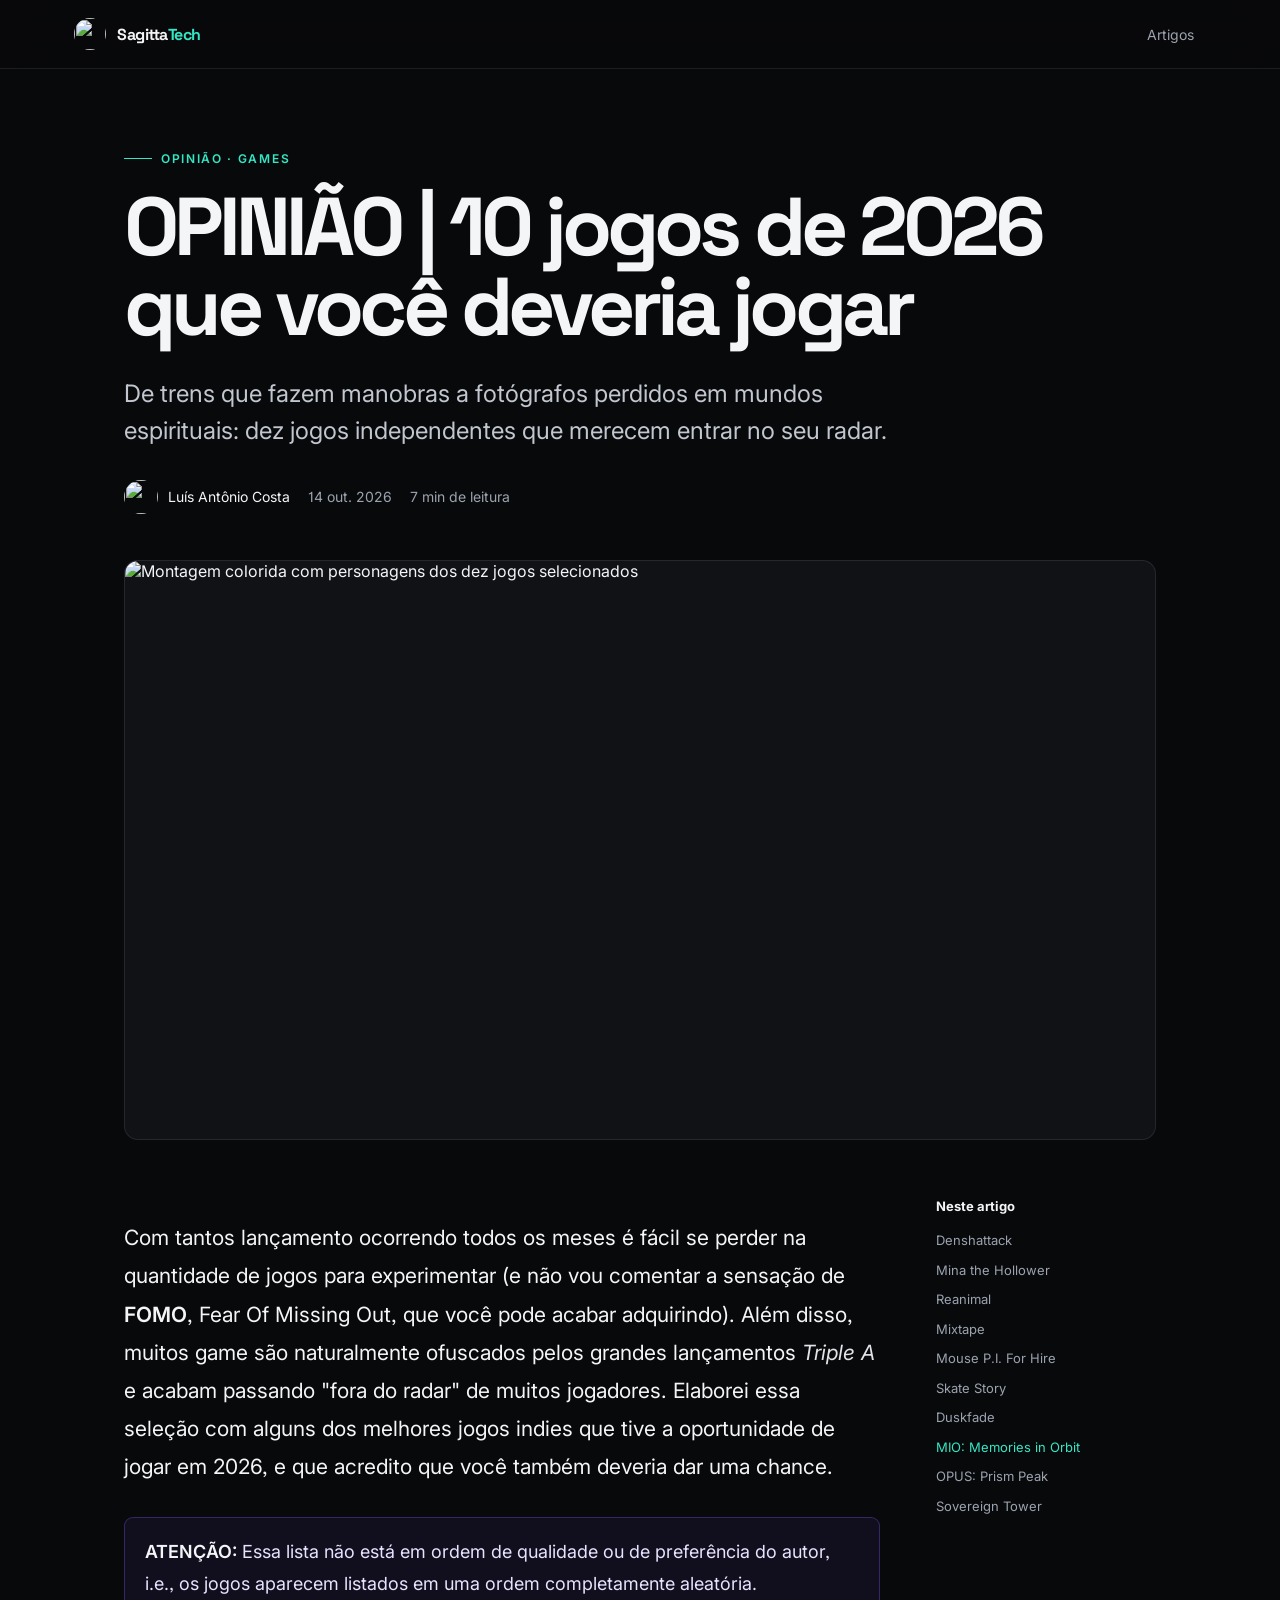
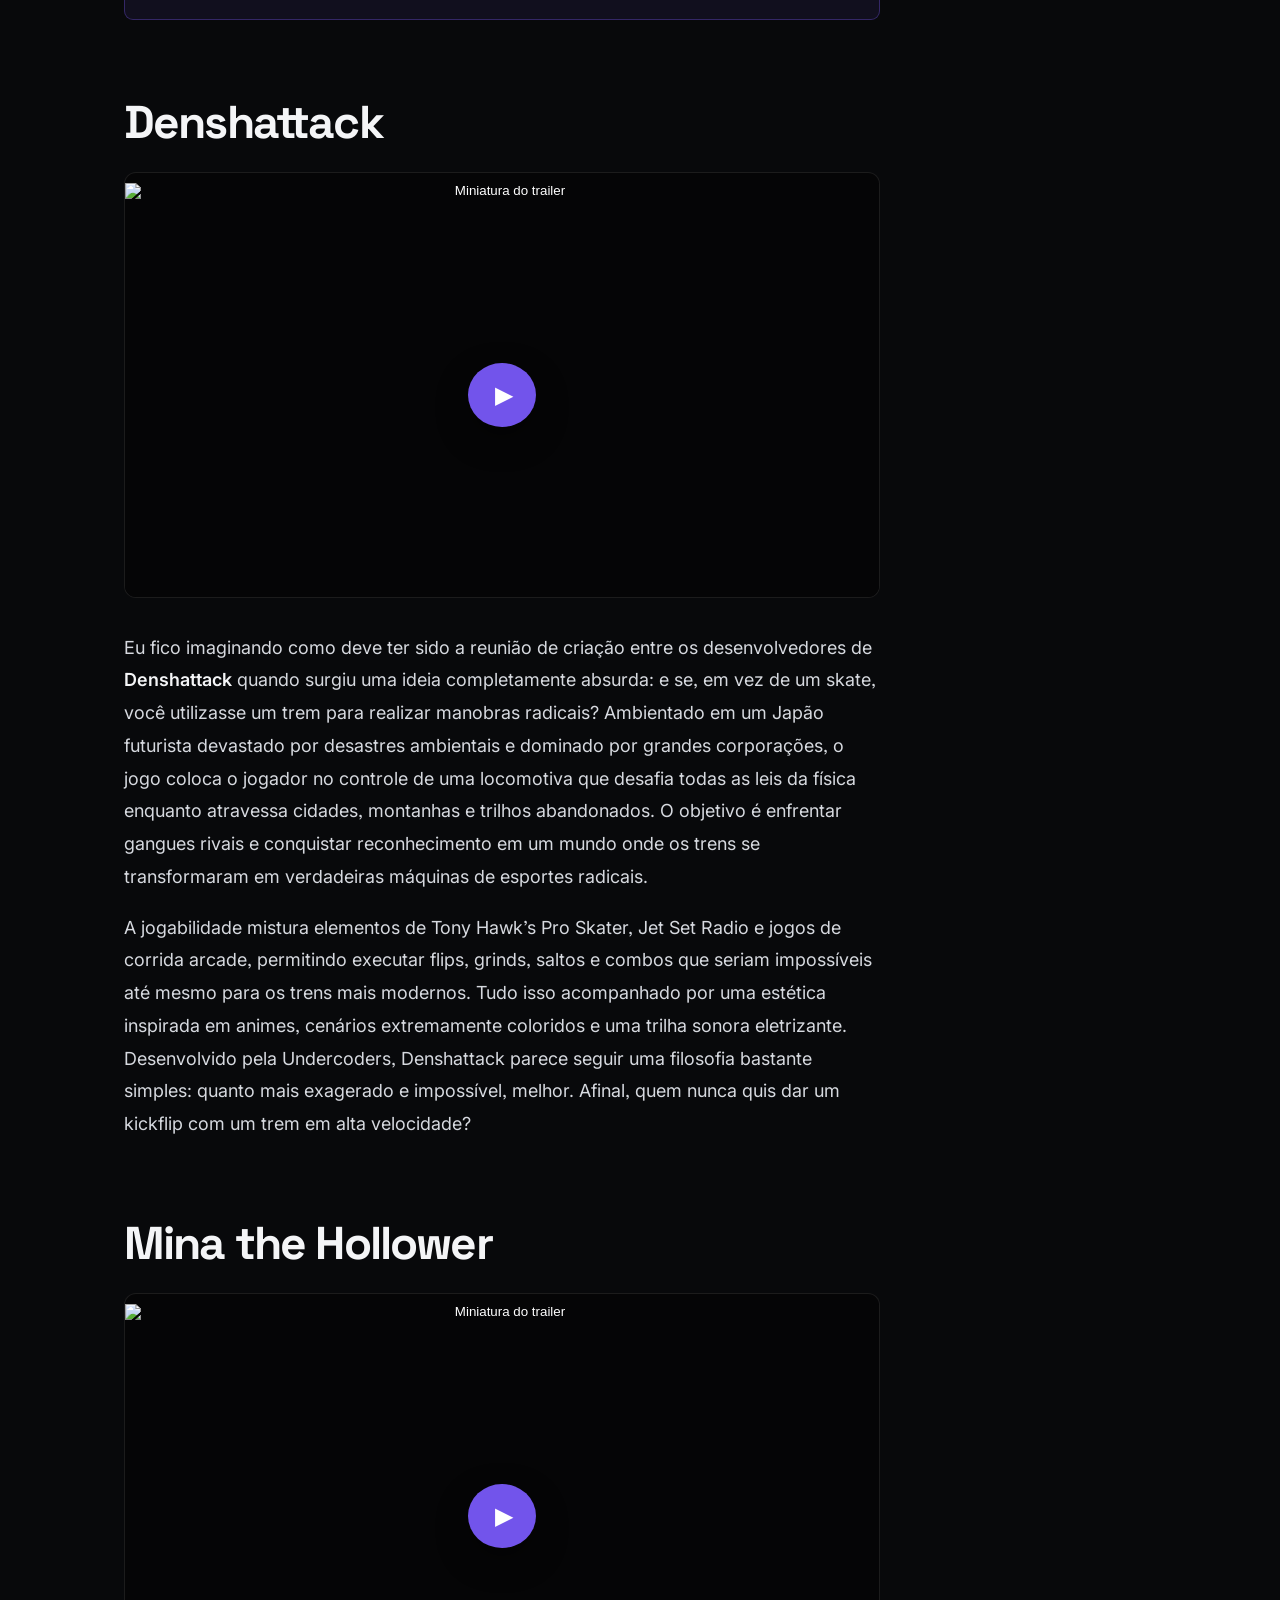
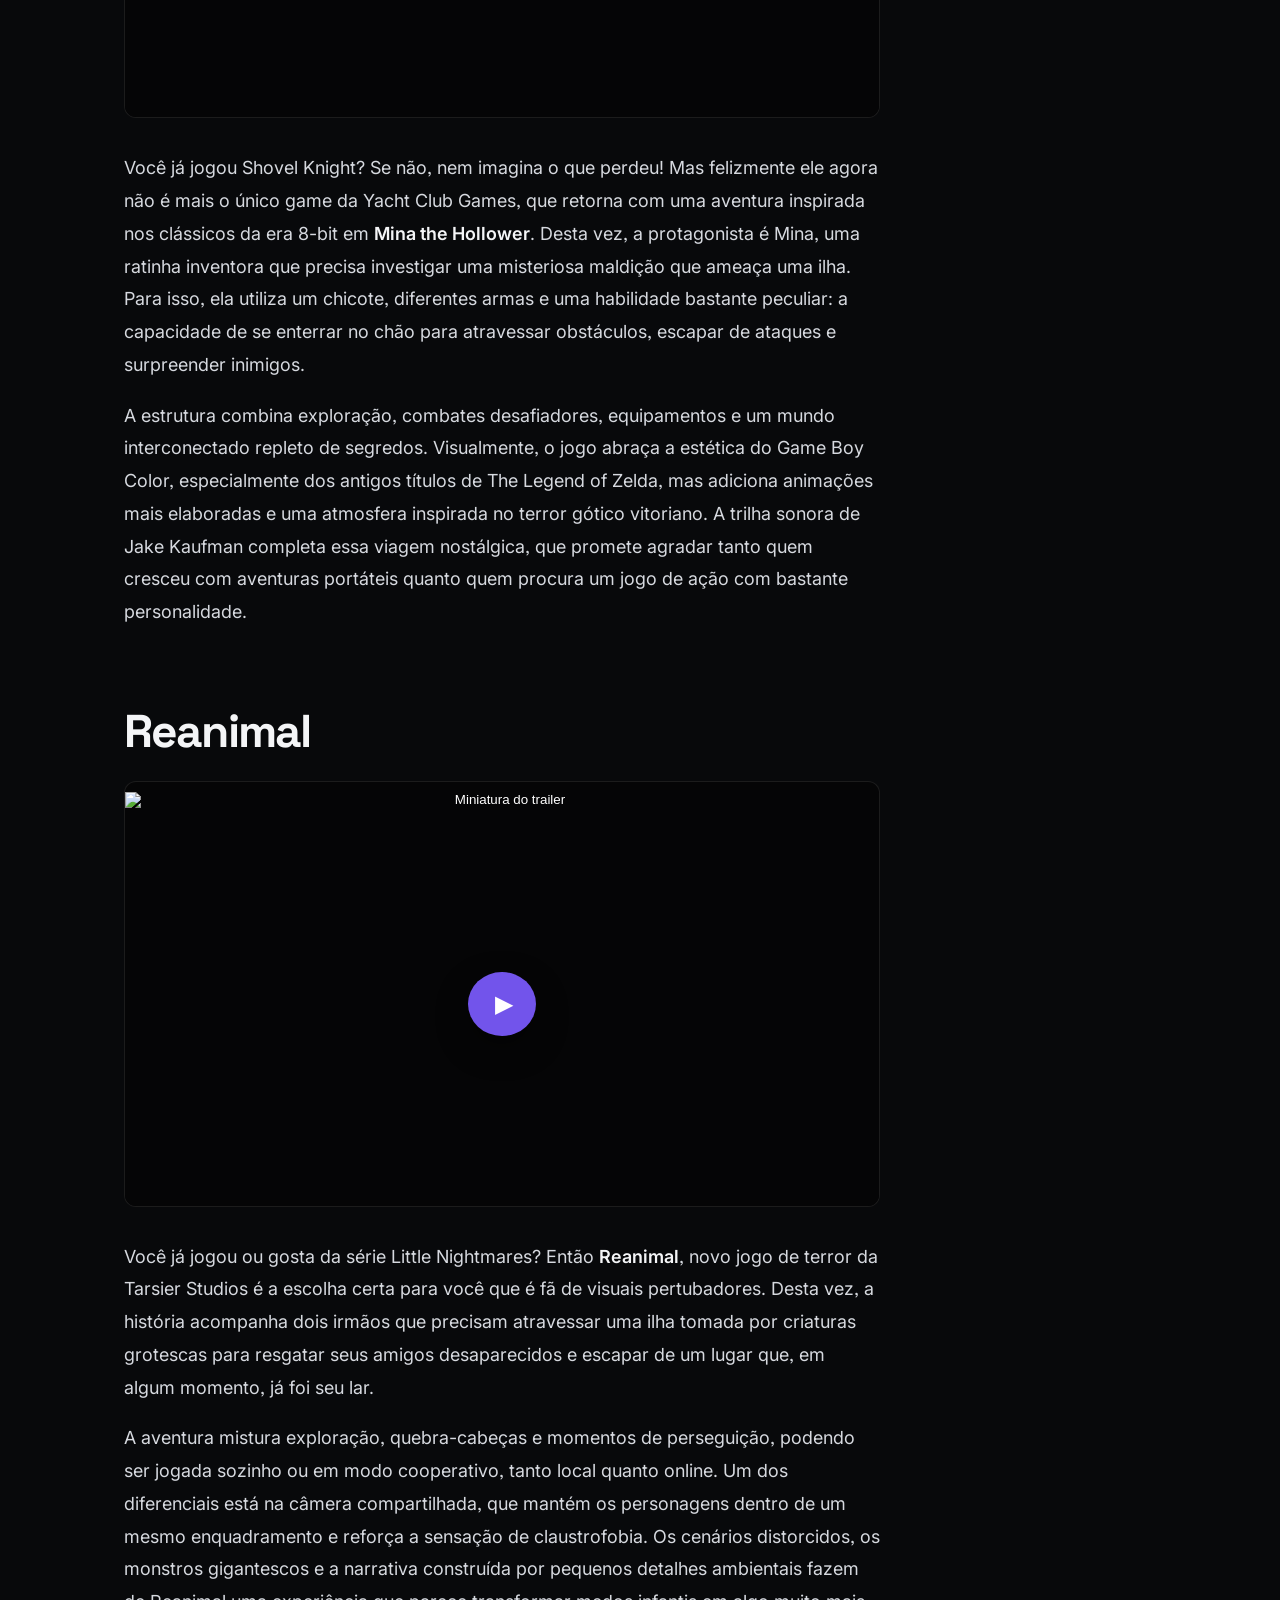
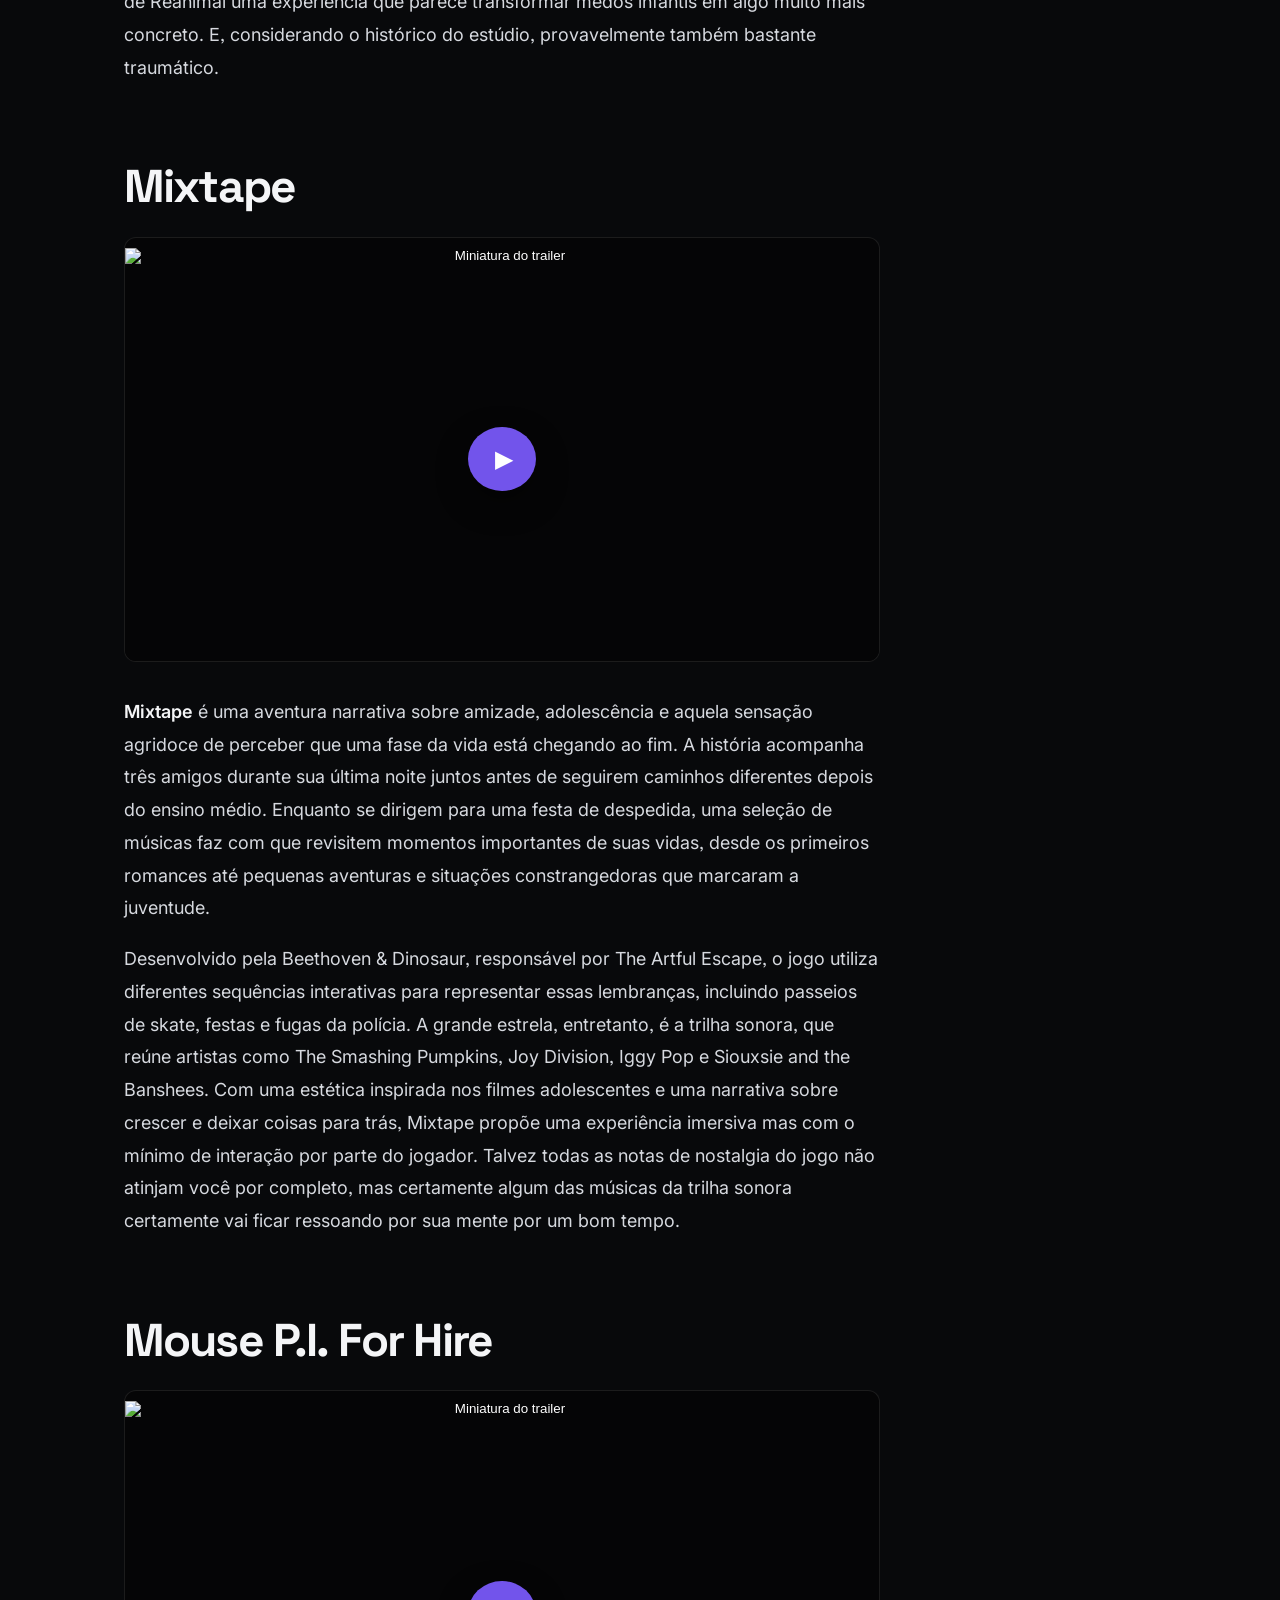
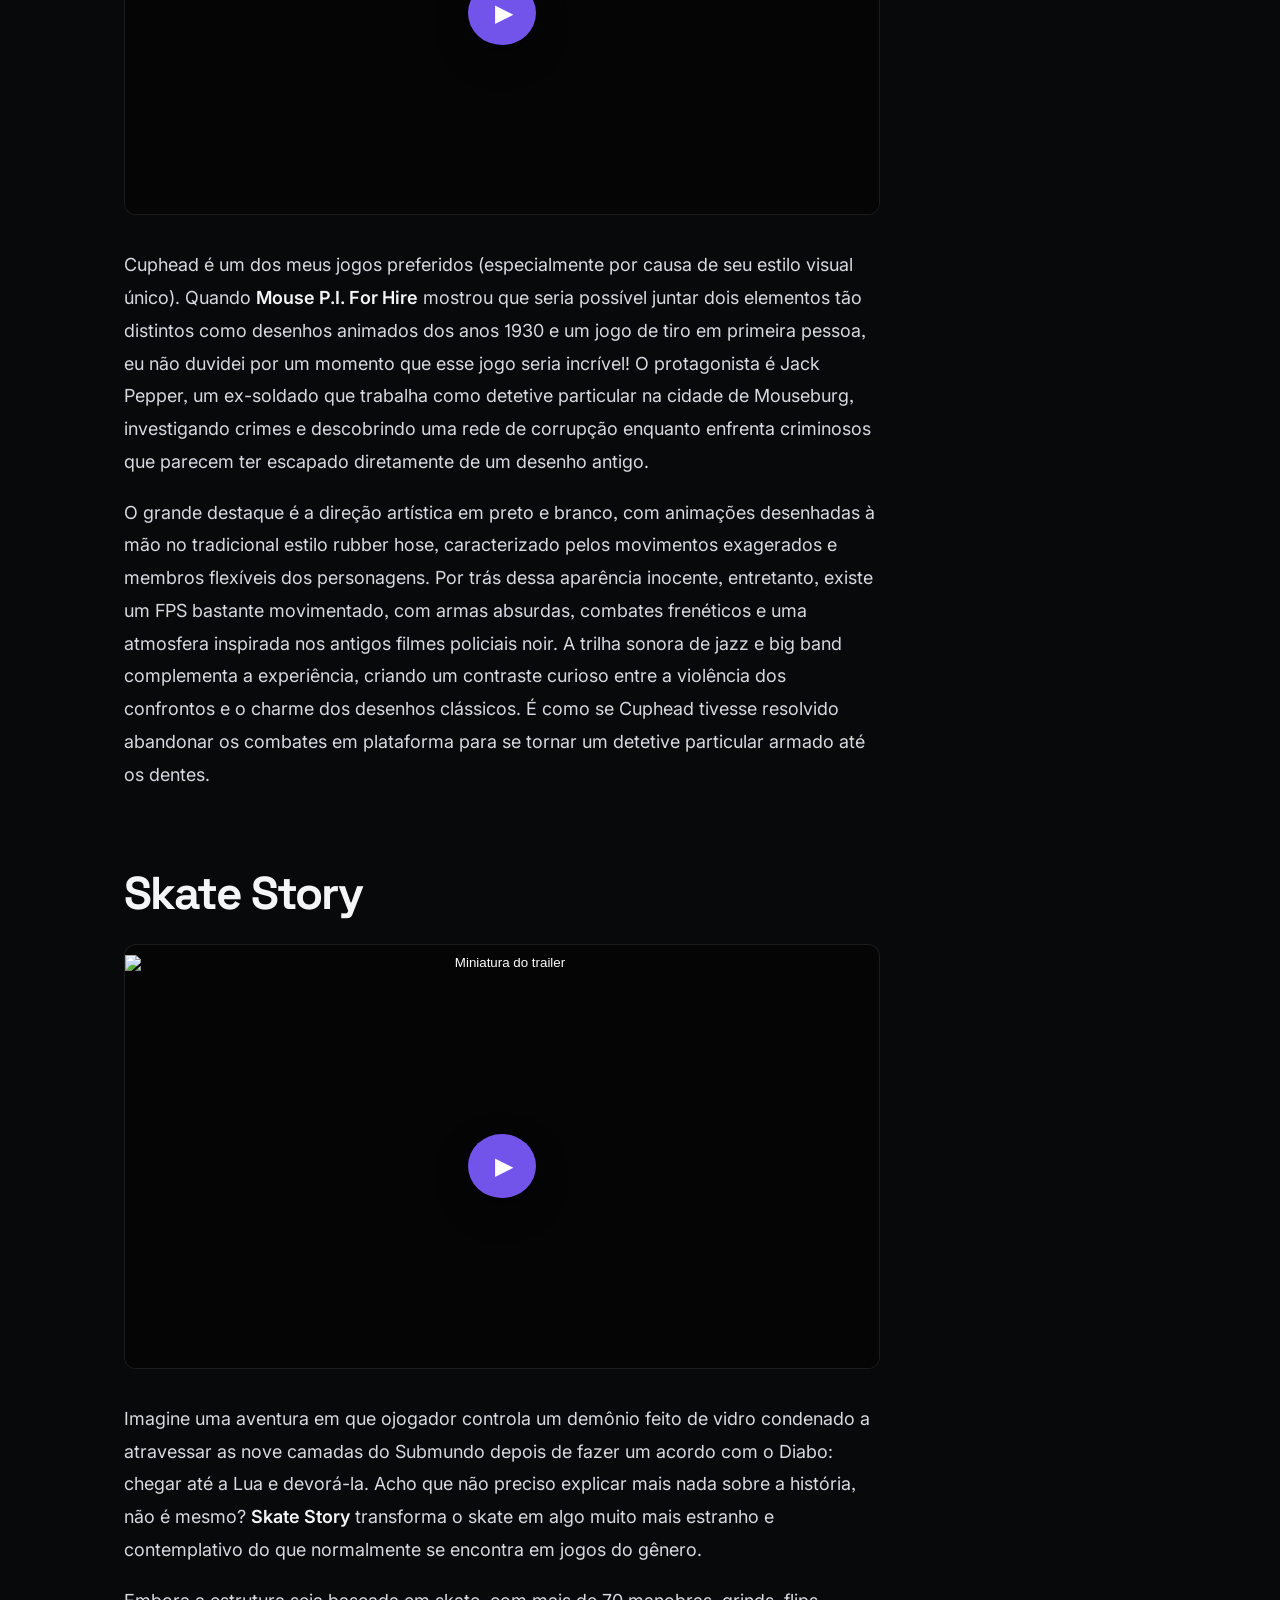
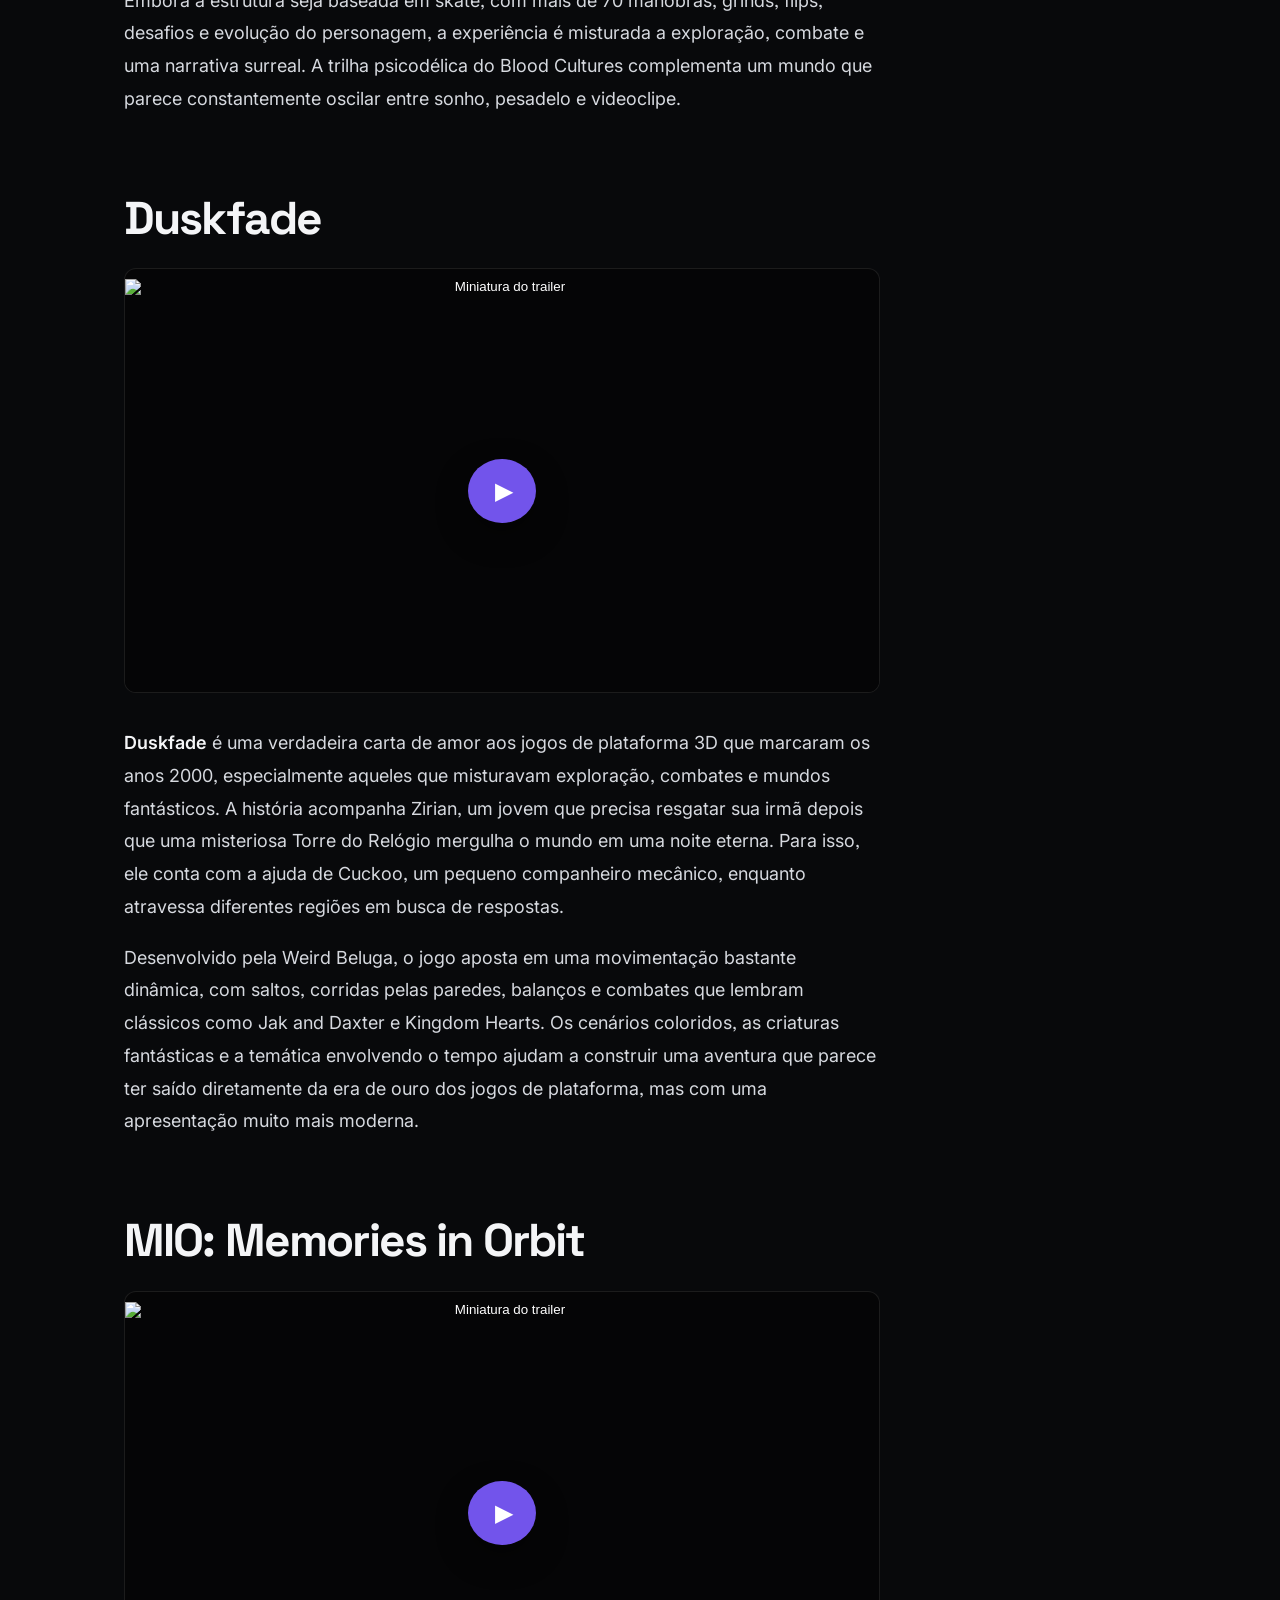
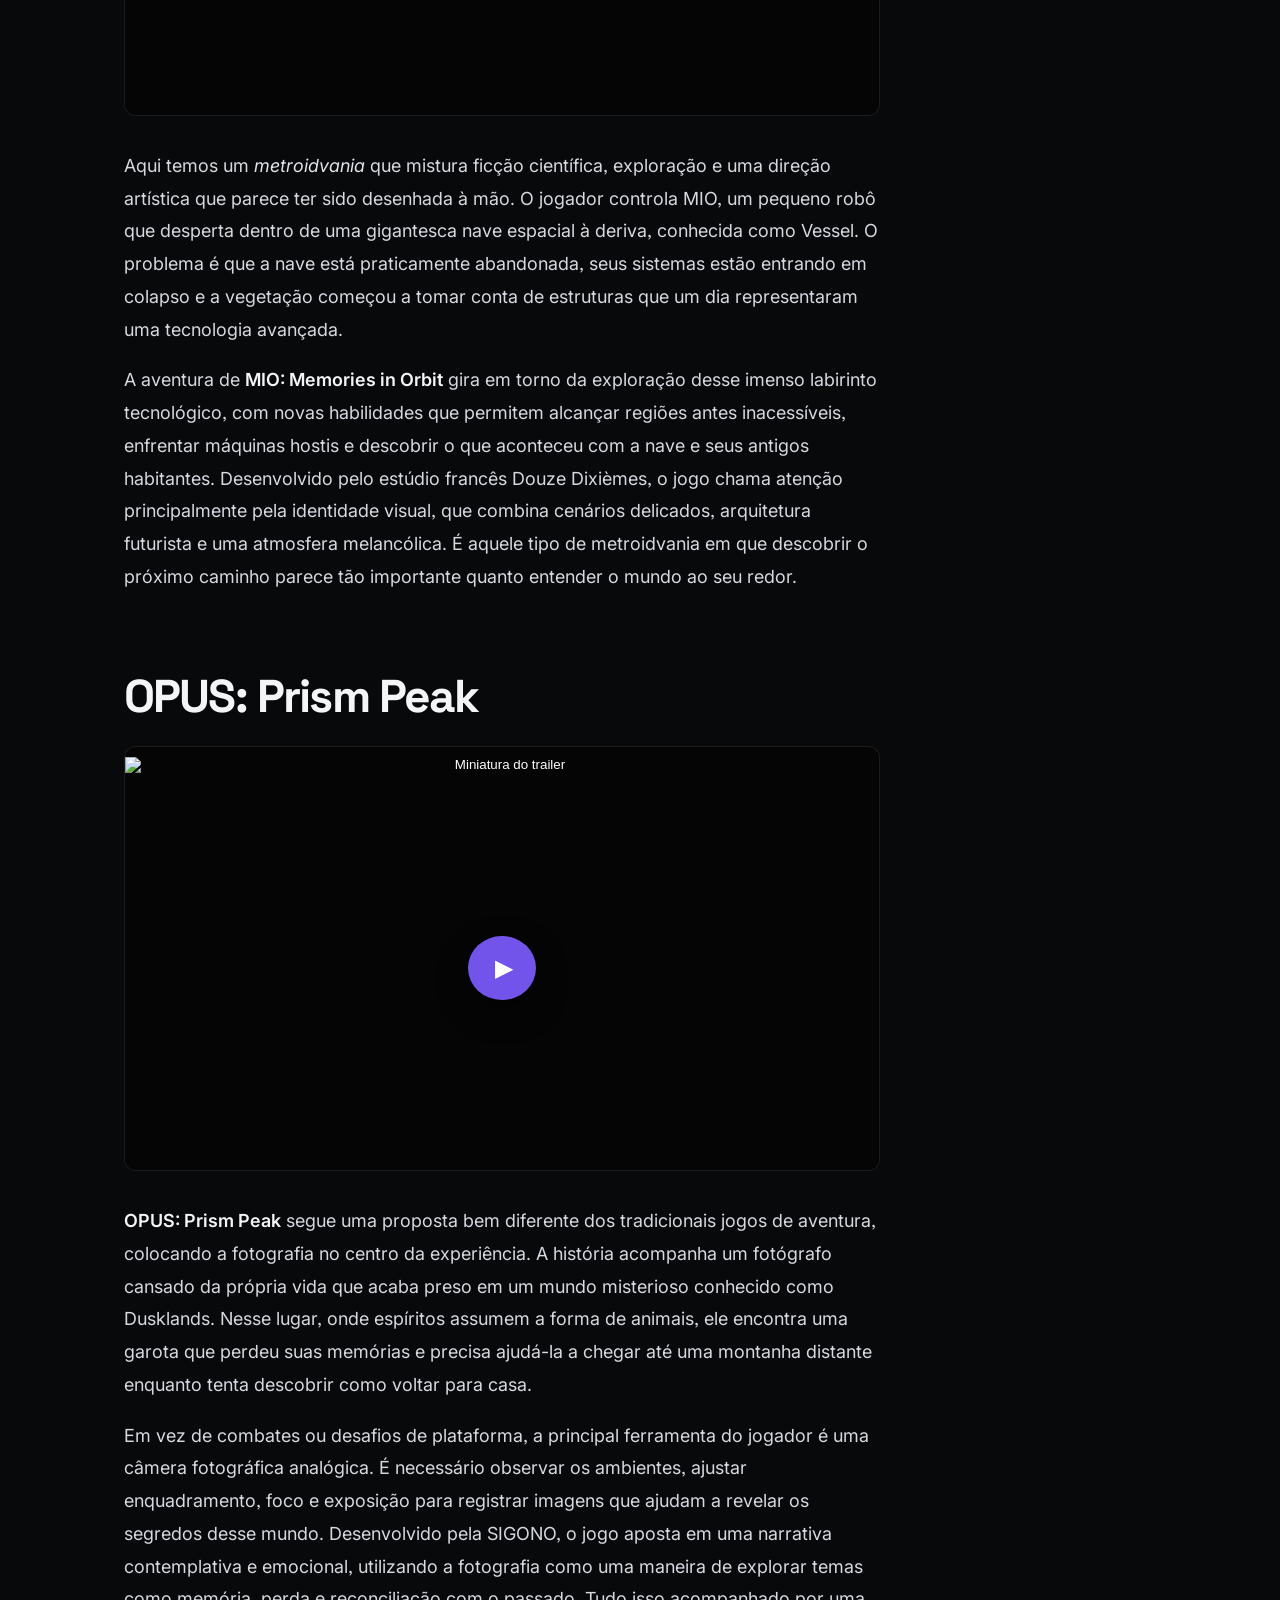
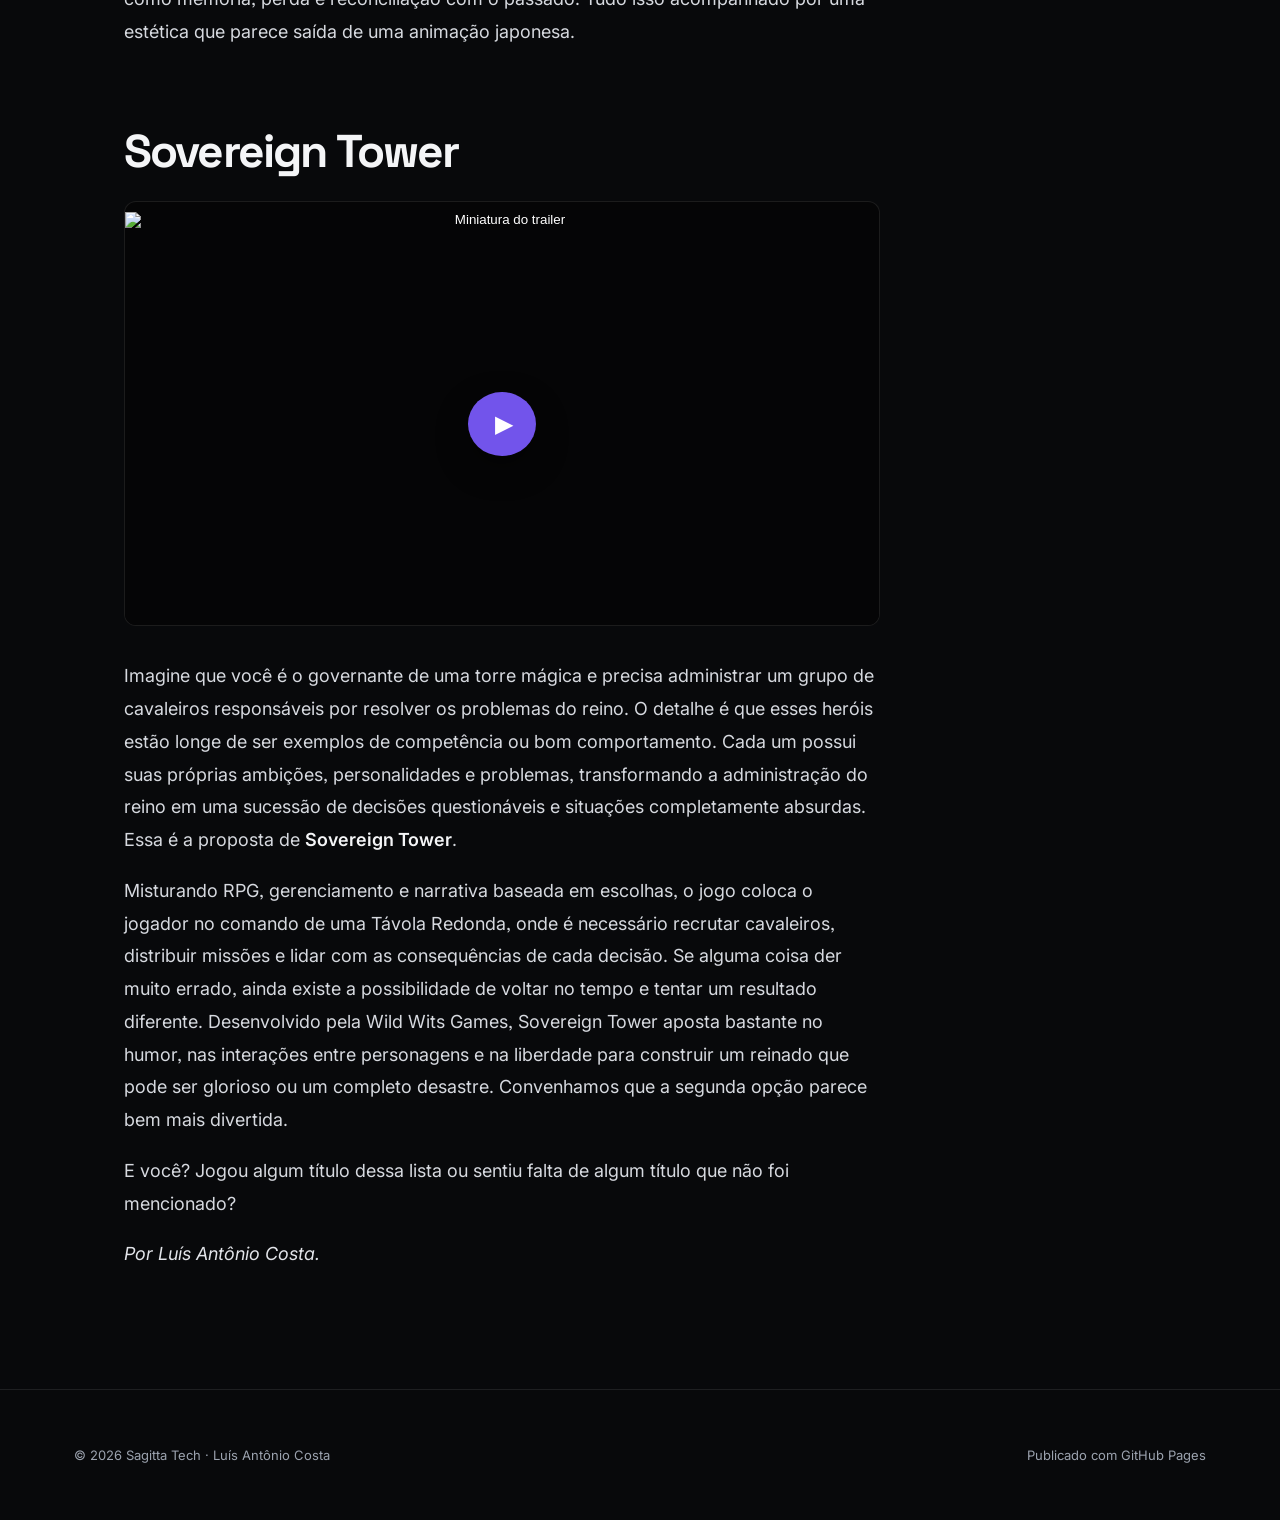
==== articles/10-jogos-2026.html @ 4bc0ff20 "Add files via upload" ====
<!doctype html>
<html lang="pt-BR">
<head>
  <meta charset="utf-8">
  <meta name="viewport" content="width=device-width, initial-scale=1">
  <meta name="theme-color" content="#08090b">
  <meta name="description" content="De trens que fazem manobras a fotógrafos perdidos em mundos espirituais: dez jogos independentes que merecem entrar no seu radar.">
  <meta property="og:title" content="OPINIÃO | 10 jogos de 2026 que você deveria jogar">
  <meta property="og:description" content="De trens que fazem manobras a fotógrafos perdidos em mundos espirituais: dez jogos independentes que merecem entrar no seu radar.">
  <meta property="og:type" content="article">
  <meta property="og:image" content="../assets/images/10-jogos-2026-cover.png">
  <title>OPINIÃO | 10 jogos de 2026 que você deveria jogar · Sagitta Tech</title>
  <link rel="icon" href="../assets/images/sagitta-tech.png">
  <link rel="stylesheet" href="../assets/style.css">
</head>
<body>
<a class="skip-link" href="#conteudo">Pular para o conteúdo</a>
<header class="site-header">
  <nav class="nav" aria-label="Principal">
    <a class="brand" href="../index.html"><img src="../assets/images/sagitta-tech.png" alt=""><span>Sagitta<span class="brand-mark">Tech</span></span></a>
    <div class="nav-links"><a href="../index.html#artigos">Artigos</a></div>
  </nav>
</header>
<main id="conteudo" class="article-shell">
  <header class="article-header">
    <span class="eyebrow">Opinião · Games</span>
    <h1>OPINIÃO | 10 jogos de 2026 que você deveria jogar</h1>
    <p class="dek">De trens que fazem manobras a fotógrafos perdidos em mundos espirituais: dez jogos independentes que merecem entrar no seu radar.</p>
    <div class="meta"><span class="author"><img src="../assets/images/sagitta-tech.png" alt="">Luís Antônio Costa</span><span>14 out. 2026</span><span>7 min de leitura</span></div>
  </header>
  <img class="cover" src="../assets/images/10-jogos-2026-cover.png" alt="Montagem colorida com personagens dos dez jogos selecionados">
  <div class="article-layout">
    <article class="prose"><p>Com tantos lançamento ocorrendo todos os meses é fácil se perder na quantidade de jogos para experimentar (e não vou comentar a sensação de <strong>FOMO</strong>, Fear Of Missing Out, que você pode acabar adquirindo). Além disso, muitos game são naturalmente ofuscados pelos grandes lançamentos <em>Triple A</em> e acabam passando &quot;fora do radar&quot; de muitos jogadores. Elaborei essa seleção com alguns dos melhores jogos indies que tive a oportunidade de jogar em 2026, e que acredito que você também deveria dar uma chance.</p>
<p class="notice"><strong>ATENÇÃO:</strong> Essa lista não está em ordem de qualidade ou de preferência do autor, i.e., os jogos aparecem listados em uma ordem completamente aleatória.</p>
<h2 id="denshattack">Denshattack</h2>
<div class="video"><button type="button" data-video="fGwCOW0czNw" aria-label="Reproduzir trailer no YouTube"><img loading="lazy" src="https://i.ytimg.com/vi/fGwCOW0czNw/hqdefault.jpg" alt="Miniatura do trailer"></button></div>
<p>Eu fico imaginando como deve ter sido a reunião de criação entre os desenvolvedores de <strong>Denshattack</strong> quando surgiu uma ideia completamente absurda: e se, em vez de um skate, você utilizasse um trem para realizar manobras radicais? Ambientado em um Japão futurista devastado por desastres ambientais e dominado por grandes corporações, o jogo coloca o jogador no controle de uma locomotiva que desafia todas as leis da física enquanto atravessa cidades, montanhas e trilhos abandonados. O objetivo é enfrentar gangues rivais e conquistar reconhecimento em um mundo onde os trens se transformaram em verdadeiras máquinas de esportes radicais.</p>
<p>A jogabilidade mistura elementos de Tony Hawk’s Pro Skater, Jet Set Radio e jogos de corrida arcade, permitindo executar flips, grinds, saltos e combos que seriam impossíveis até mesmo para os trens mais modernos. Tudo isso acompanhado por uma estética inspirada em animes, cenários extremamente coloridos e uma trilha sonora eletrizante. Desenvolvido pela Undercoders, Denshattack parece seguir uma filosofia bastante simples: quanto mais exagerado e impossível, melhor. Afinal, quem nunca quis dar um kickflip com um trem em alta velocidade?</p>
<h2 id="mina-the-hollower">Mina the Hollower</h2>
<div class="video"><button type="button" data-video="-Kx17VN7x9A" aria-label="Reproduzir trailer no YouTube"><img loading="lazy" src="https://i.ytimg.com/vi/-Kx17VN7x9A/hqdefault.jpg" alt="Miniatura do trailer"></button></div>
<p>Você já jogou Shovel Knight? Se não, nem imagina o que perdeu! Mas felizmente ele agora não é mais o único game da Yacht Club Games, que retorna com uma aventura inspirada nos clássicos da era 8-bit em <strong>Mina the Hollower</strong>. Desta vez, a protagonista é Mina, uma ratinha inventora que precisa investigar uma misteriosa maldição que ameaça uma ilha. Para isso, ela utiliza um chicote, diferentes armas e uma habilidade bastante peculiar: a capacidade de se enterrar no chão para atravessar obstáculos, escapar de ataques e surpreender inimigos.</p>
<p>A estrutura combina exploração, combates desafiadores, equipamentos e um mundo interconectado repleto de segredos. Visualmente, o jogo abraça a estética do Game Boy Color, especialmente dos antigos títulos de The Legend of Zelda, mas adiciona animações mais elaboradas e uma atmosfera inspirada no terror gótico vitoriano. A trilha sonora de Jake Kaufman completa essa viagem nostálgica, que promete agradar tanto quem cresceu com aventuras portáteis quanto quem procura um jogo de ação com bastante personalidade.</p>
<h2 id="reanimal">Reanimal</h2>
<div class="video"><button type="button" data-video="Zn4RDtWIbgw" aria-label="Reproduzir trailer no YouTube"><img loading="lazy" src="https://i.ytimg.com/vi/Zn4RDtWIbgw/hqdefault.jpg" alt="Miniatura do trailer"></button></div>
<p>Você já jogou ou gosta da série Little Nightmares? Então <strong>Reanimal</strong>, novo jogo de terror da Tarsier Studios é a escolha certa para você que é fã de visuais pertubadores. Desta vez, a história acompanha dois irmãos que precisam atravessar uma ilha tomada por criaturas grotescas para resgatar seus amigos desaparecidos e escapar de um lugar que, em algum momento, já foi seu lar.</p>
<p>A aventura mistura exploração, quebra-cabeças e momentos de perseguição, podendo ser jogada sozinho ou em modo cooperativo, tanto local quanto online. Um dos diferenciais está na câmera compartilhada, que mantém os personagens dentro de um mesmo enquadramento e reforça a sensação de claustrofobia. Os cenários distorcidos, os monstros gigantescos e a narrativa construída por pequenos detalhes ambientais fazem de Reanimal uma experiência que parece transformar medos infantis em algo muito mais concreto. E, considerando o histórico do estúdio, provavelmente também bastante traumático.</p>
<h2 id="mixtape">Mixtape</h2>
<div class="video"><button type="button" data-video="iNkOgNAomio" aria-label="Reproduzir trailer no YouTube"><img loading="lazy" src="https://i.ytimg.com/vi/iNkOgNAomio/hqdefault.jpg" alt="Miniatura do trailer"></button></div>
<p><strong>Mixtape</strong> é uma aventura narrativa sobre amizade, adolescência e aquela sensação agridoce de perceber que uma fase da vida está chegando ao fim. A história acompanha três amigos durante sua última noite juntos antes de seguirem caminhos diferentes depois do ensino médio. Enquanto se dirigem para uma festa de despedida, uma seleção de músicas faz com que revisitem momentos importantes de suas vidas, desde os primeiros romances até pequenas aventuras e situações constrangedoras que marcaram a juventude.</p>
<p>Desenvolvido pela Beethoven &amp; Dinosaur, responsável por The Artful Escape, o jogo utiliza diferentes sequências interativas para representar essas lembranças, incluindo passeios de skate, festas e fugas da polícia. A grande estrela, entretanto, é a trilha sonora, que reúne artistas como The Smashing Pumpkins, Joy Division, Iggy Pop e Siouxsie and the Banshees. Com uma estética inspirada nos filmes adolescentes e uma narrativa sobre crescer e deixar coisas para trás, Mixtape propõe uma experiência imersiva mas com o mínimo de interação por parte do jogador. Talvez todas as notas de nostalgia do jogo não atinjam você por completo, mas certamente algum das músicas da trilha sonora certamente vai ficar ressoando por sua mente por um bom tempo.</p>
<h2 id="mouse-p-i-for-hire">Mouse P.I. For Hire</h2>
<div class="video"><button type="button" data-video="fM7DDTvFY0k" aria-label="Reproduzir trailer no YouTube"><img loading="lazy" src="https://i.ytimg.com/vi/fM7DDTvFY0k/hqdefault.jpg" alt="Miniatura do trailer"></button></div>
<p>Cuphead é um dos meus jogos preferidos (especialmente por causa de seu estilo visual único). Quando <strong>Mouse P.I. For Hire</strong> mostrou que seria possível juntar dois elementos tão distintos como desenhos animados dos anos 1930 e um jogo de tiro em primeira pessoa, eu não duvidei por um momento que esse jogo seria incrível! O protagonista é Jack Pepper, um ex-soldado que trabalha como detetive particular na cidade de Mouseburg, investigando crimes e descobrindo uma rede de corrupção enquanto enfrenta criminosos que parecem ter escapado diretamente de um desenho antigo.</p>
<p>O grande destaque é a direção artística em preto e branco, com animações desenhadas à mão no tradicional estilo rubber hose, caracterizado pelos movimentos exagerados e membros flexíveis dos personagens. Por trás dessa aparência inocente, entretanto, existe um FPS bastante movimentado, com armas absurdas, combates frenéticos e uma atmosfera inspirada nos antigos filmes policiais noir. A trilha sonora de jazz e big band complementa a experiência, criando um contraste curioso entre a violência dos confrontos e o charme dos desenhos clássicos. É como se Cuphead tivesse resolvido abandonar os combates em plataforma para se tornar um detetive particular armado até os dentes.</p>
<h2 id="skate-story">Skate Story</h2>
<div class="video"><button type="button" data-video="M79A27qQXAs" aria-label="Reproduzir trailer no YouTube"><img loading="lazy" src="https://i.ytimg.com/vi/M79A27qQXAs/hqdefault.jpg" alt="Miniatura do trailer"></button></div>
<p>Imagine uma aventura em que ojogador controla um demônio feito de vidro condenado a atravessar as nove camadas do Submundo depois de fazer um acordo com o Diabo: chegar até a Lua e devorá-la. Acho que não preciso explicar mais nada sobre a história, não é mesmo? <strong>Skate Story</strong> transforma o skate em algo muito mais estranho e contemplativo do que normalmente se encontra em jogos do gênero.</p>
<p>Embora a estrutura seja baseada em skate, com mais de 70 manobras, grinds, flips, desafios e evolução do personagem, a experiência é misturada a exploração, combate e uma narrativa surreal. A trilha psicodélica do Blood Cultures complementa um mundo que parece constantemente oscilar entre sonho, pesadelo e videoclipe.</p>
<h2 id="duskfade">Duskfade</h2>
<div class="video"><button type="button" data-video="RAB-M1hxBKw" aria-label="Reproduzir trailer no YouTube"><img loading="lazy" src="https://i.ytimg.com/vi/RAB-M1hxBKw/hqdefault.jpg" alt="Miniatura do trailer"></button></div>
<p><strong>Duskfade</strong> é uma verdadeira carta de amor aos jogos de plataforma 3D que marcaram os anos 2000, especialmente aqueles que misturavam exploração, combates e mundos fantásticos. A história acompanha Zirian, um jovem que precisa resgatar sua irmã depois que uma misteriosa Torre do Relógio mergulha o mundo em uma noite eterna. Para isso, ele conta com a ajuda de Cuckoo, um pequeno companheiro mecânico, enquanto atravessa diferentes regiões em busca de respostas.</p>
<p>Desenvolvido pela Weird Beluga, o jogo aposta em uma movimentação bastante dinâmica, com saltos, corridas pelas paredes, balanços e combates que lembram clássicos como Jak and Daxter e Kingdom Hearts. Os cenários coloridos, as criaturas fantásticas e a temática envolvendo o tempo ajudam a construir uma aventura que parece ter saído diretamente da era de ouro dos jogos de plataforma, mas com uma apresentação muito mais moderna.</p>
<h2 id="mio-memories-in-orbit">MIO: Memories in Orbit</h2>
<div class="video"><button type="button" data-video="cafPCloPgtc" aria-label="Reproduzir trailer no YouTube"><img loading="lazy" src="https://i.ytimg.com/vi/cafPCloPgtc/hqdefault.jpg" alt="Miniatura do trailer"></button></div>
<p>Aqui temos um <em>metroidvania</em> que mistura ficção científica, exploração e uma direção artística que parece ter sido desenhada à mão. O jogador controla MIO, um pequeno robô que desperta dentro de uma gigantesca nave espacial à deriva, conhecida como Vessel. O problema é que a nave está praticamente abandonada, seus sistemas estão entrando em colapso e a vegetação começou a tomar conta de estruturas que um dia representaram uma tecnologia avançada.</p>
<p>A aventura de <strong>MIO: Memories in Orbit</strong> gira em torno da exploração desse imenso labirinto tecnológico, com novas habilidades que permitem alcançar regiões antes inacessíveis, enfrentar máquinas hostis e descobrir o que aconteceu com a nave e seus antigos habitantes. Desenvolvido pelo estúdio francês Douze Dixièmes, o jogo chama atenção principalmente pela identidade visual, que combina cenários delicados, arquitetura futurista e uma atmosfera melancólica. É aquele tipo de metroidvania em que descobrir o próximo caminho parece tão importante quanto entender o mundo ao seu redor.</p>
<h2 id="opus-prism-peak">OPUS: Prism Peak</h2>
<div class="video"><button type="button" data-video="EfRDO96JpGM" aria-label="Reproduzir trailer no YouTube"><img loading="lazy" src="https://i.ytimg.com/vi/EfRDO96JpGM/hqdefault.jpg" alt="Miniatura do trailer"></button></div>
<p><strong>OPUS: Prism Peak</strong> segue uma proposta bem diferente dos tradicionais jogos de aventura, colocando a fotografia no centro da experiência. A história acompanha um fotógrafo cansado da própria vida que acaba preso em um mundo misterioso conhecido como Dusklands. Nesse lugar, onde espíritos assumem a forma de animais, ele encontra uma garota que perdeu suas memórias e precisa ajudá-la a chegar até uma montanha distante enquanto tenta descobrir como voltar para casa.</p>
<p>Em vez de combates ou desafios de plataforma, a principal ferramenta do jogador é uma câmera fotográfica analógica. É necessário observar os ambientes, ajustar enquadramento, foco e exposição para registrar imagens que ajudam a revelar os segredos desse mundo. Desenvolvido pela SIGONO, o jogo aposta em uma narrativa contemplativa e emocional, utilizando a fotografia como uma maneira de explorar temas como memória, perda e reconciliação com o passado. Tudo isso acompanhado por uma estética que parece saída de uma animação japonesa.</p>
<h2 id="sovereign-tower">Sovereign Tower</h2>
<div class="video"><button type="button" data-video="lxwDOFwpIl0" aria-label="Reproduzir trailer no YouTube"><img loading="lazy" src="https://i.ytimg.com/vi/lxwDOFwpIl0/hqdefault.jpg" alt="Miniatura do trailer"></button></div>
<p>Imagine que você é o governante de uma torre mágica e precisa administrar um grupo de cavaleiros responsáveis por resolver os problemas do reino. O detalhe é que esses heróis estão longe de ser exemplos de competência ou bom comportamento. Cada um possui suas próprias ambições, personalidades e problemas, transformando a administração do reino em uma sucessão de decisões questionáveis e situações completamente absurdas. Essa é a proposta de <strong>Sovereign Tower</strong>.</p>
<p>Misturando RPG, gerenciamento e narrativa baseada em escolhas, o jogo coloca o jogador no comando de uma Távola Redonda, onde é necessário recrutar cavaleiros, distribuir missões e lidar com as consequências de cada decisão. Se alguma coisa der muito errado, ainda existe a possibilidade de voltar no tempo e tentar um resultado diferente. Desenvolvido pela Wild Wits Games, Sovereign Tower aposta bastante no humor, nas interações entre personagens e na liberdade para construir um reinado que pode ser glorioso ou um completo desastre. Convenhamos que a segunda opção parece bem mais divertida.</p>
<p>E você? Jogou algum título dessa lista ou sentiu falta de algum título que não foi mencionado?</p>
<p><em>Por Luís Antônio Costa.</em></p></article>
    <aside class="toc" aria-label="Neste artigo"><strong>Neste artigo</strong><a href="#denshattack">Denshattack</a>
<a href="#mina-the-hollower">Mina the Hollower</a>
<a href="#reanimal">Reanimal</a>
<a href="#mixtape">Mixtape</a>
<a href="#mouse-p-i-for-hire">Mouse P.I. For Hire</a>
<a href="#skate-story">Skate Story</a>
<a href="#duskfade">Duskfade</a>
<a href="#mio-memories-in-orbit">MIO: Memories in Orbit</a>
<a href="#opus-prism-peak">OPUS: Prism Peak</a>
<a href="#sovereign-tower">Sovereign Tower</a></aside>
  </div>
</main>
<footer class="site-footer"><div class="container footer-inner"><span>© 2026 Sagitta Tech · Luís Antônio Costa</span><span>Publicado com GitHub Pages</span></div></footer>
<script src="../assets/site.js"></script>
</body>
</html>
---- assets/style.css ----
@import url('https://fonts.googleapis.com/css2?family=Inter:wght@400;500;600&family=Space+Grotesk:wght@500;600;700&display=swap');

:root {
  color-scheme: dark;
  --bg: #08090b;
  --surface: #101216;
  --surface-2: #171a20;
  --text: #f4f5f7;
  --muted: #9ca3af;
  --border: rgba(255,255,255,.09);
  --accent: #7c5cff;
  --accent-2: #34e7c4;
  --max: 1180px;
  --reading: 760px;
}
* { box-sizing: border-box; }
html { scroll-behavior: smooth; }
body { margin: 0; background: var(--bg); color: var(--text); font-family: Inter, system-ui, sans-serif; font-feature-settings: "cv01", "ss03"; }
a { color: inherit; }
img { max-width: 100%; display: block; }
button, a { -webkit-tap-highlight-color: transparent; }
.skip-link { position: fixed; left: 12px; top: -60px; z-index: 100; padding: 12px 16px; background: var(--accent); border-radius: 6px; }
.skip-link:focus { top: 12px; }
.site-header { position: sticky; top: 0; z-index: 20; background: rgba(8,9,11,.88); backdrop-filter: blur(16px); border-bottom: 1px solid var(--border); }
.nav { max-width: var(--max); margin: auto; min-height: 68px; padding: 0 24px; display: flex; align-items: center; justify-content: space-between; gap: 24px; }
.brand { display: inline-flex; align-items: center; gap: 11px; text-decoration: none; font-family: "Space Grotesk", sans-serif; font-weight: 700; letter-spacing: -.03em; }
.brand img { width: 32px; height: 32px; border-radius: 50%; }
.brand-mark { color: var(--accent-2); }
.nav-links { display: flex; gap: 8px; align-items: center; }
.nav-links a { text-decoration: none; color: var(--muted); padding: 10px 12px; border-radius: 6px; font-size: 14px; }
.nav-links a:hover, .nav-links a:focus-visible { color: var(--text); background: rgba(255,255,255,.05); outline: none; }
.container { max-width: var(--max); margin: auto; padding: 0 24px; }
.hero { display: grid; grid-template-columns: 1.1fr .9fr; align-items: center; gap: 54px; padding-top: 72px; padding-bottom: 72px; border-bottom: 1px solid var(--border); }
.eyebrow { display: inline-flex; align-items: center; gap: 9px; color: var(--accent-2); text-transform: uppercase; letter-spacing: .14em; font: 600 12px/1 Inter, sans-serif; }
.eyebrow::before { content: ""; width: 28px; height: 1px; background: currentColor; }
h1, h2, h3 { font-family: "Space Grotesk", sans-serif; text-wrap: balance; }
.hero h1 { font-size: clamp(48px, 7vw, 92px); line-height: .94; letter-spacing: -.065em; margin: 24px 0 28px; }
.hero-copy { max-width: 620px; font-size: clamp(18px, 2vw, 23px); line-height: 1.55; color: #c3c8d0; }
.hero-aside { align-self: center; padding: 28px; border: 1px solid var(--border); border-radius: 12px; background: linear-gradient(145deg, rgba(124,92,255,.12), rgba(52,231,196,.03) 55%, transparent); }
.hero-aside .label { color: var(--muted); font-size: 13px; }
.hero-aside p { font-size: 18px; line-height: 1.55; margin-bottom: 0; }
.section { padding: 78px 0 96px; }
.section-head { display: flex; justify-content: space-between; align-items: end; gap: 24px; margin-bottom: 30px; }
.section-head h2 { font-size: clamp(34px, 5vw, 58px); letter-spacing: -.045em; margin: 0; }
.section-head p { color: var(--muted); max-width: 440px; line-height: 1.6; margin: 0; }
.feature-card { display: grid; grid-template-columns: 1.25fr .75fr; min-height: 500px; border: 1px solid var(--border); border-radius: 14px; overflow: hidden; background: var(--surface); text-decoration: none; transition: border-color .2s, transform .2s; }
.feature-card:hover { transform: translateY(-3px); border-color: rgba(124,92,255,.55); }
.feature-media { position: relative; min-height: 420px; overflow: hidden; }
.feature-media img { width: 100%; height: 100%; object-fit: cover; transition: transform .5s ease; }
.feature-card:hover .feature-media img { transform: scale(1.025); }
.feature-media::after { content: ""; position: absolute; inset: 0; background: linear-gradient(90deg, transparent 55%, rgba(16,18,22,.9)); }
.feature-copy { align-self: end; padding: 40px; position: relative; }
.tags { display: flex; flex-wrap: wrap; gap: 8px; margin-bottom: 22px; }
.tag { font-size: 12px; color: #d4d7dd; border: 1px solid var(--border); border-radius: 999px; padding: 6px 9px; }
.feature-copy h3 { font-size: clamp(28px, 4vw, 46px); line-height: 1.02; letter-spacing: -.045em; margin: 0 0 18px; }
.feature-copy p { color: var(--muted); line-height: 1.65; }
.read-more { display: inline-flex; align-items: center; gap: 8px; color: var(--accent-2); font-weight: 600; margin-top: 18px; }
.site-footer { border-top: 1px solid var(--border); color: var(--muted); }
.footer-inner { min-height: 130px; display: flex; justify-content: space-between; align-items: center; gap: 24px; font-size: 13px; }
.footer-inner a { color: #d8dbe1; }

.article-shell { max-width: 1080px; margin: auto; padding: 74px 24px 100px; }
.article-header { max-width: 920px; margin-bottom: 46px; }
.article-header h1 { font-size: clamp(48px, 7vw, 82px); line-height: .98; letter-spacing: -.06em; margin: 22px 0 28px; }
.dek { color: #c1c6cf; font-size: clamp(19px, 2.3vw, 24px); line-height: 1.55; max-width: 800px; }
.meta { display: flex; flex-wrap: wrap; align-items: center; gap: 12px 18px; color: var(--muted); font-size: 14px; margin-top: 30px; }
.author { display: flex; align-items: center; gap: 10px; color: var(--text); }
.author img { width: 34px; height: 34px; border-radius: 50%; }
.cover { width: 100%; aspect-ratio: 16/9; object-fit: cover; border-radius: 14px; border: 1px solid var(--border); background: var(--surface); }
.article-layout { display: grid; grid-template-columns: minmax(0, var(--reading)) 220px; gap: 56px; align-items: start; margin-top: 58px; }
.prose { font-size: 18px; line-height: 1.82; color: #d6d9df; }
.prose > p:first-child { font-size: 21px; color: var(--text); }
.prose h2 { color: var(--text); font-size: clamp(31px, 5vw, 46px); line-height: 1.05; letter-spacing: -.04em; margin: 78px 0 24px; scroll-margin-top: 100px; }
.prose strong { color: var(--text); font-weight: 600; }
.prose em { color: #e2e4e9; }
.notice { margin: 30px 0 44px; padding: 18px 20px; background: rgba(124,92,255,.08); border: 1px solid rgba(124,92,255,.32); border-radius: 9px; color: #e7e3ff; }
.video { margin: 26px 0 34px; aspect-ratio: 16/9; border-radius: 12px; overflow: hidden; border: 1px solid var(--border); background: #050506; }
.video button { border: 0; padding: 0; width: 100%; height: 100%; position: relative; cursor: pointer; background: #050506; color: white; }
.video img, .video iframe { width: 100%; height: 100%; object-fit: cover; border: 0; }
.video button::after { content: "▶"; position: absolute; inset: 50% auto auto 50%; transform: translate(-50%,-50%); width: 64px; height: 64px; display: grid; place-items: center; border-radius: 50%; background: rgba(124,92,255,.92); font-size: 24px; padding-left: 4px; box-shadow: 0 12px 32px rgba(0,0,0,.4); }
.article-note { margin-top: 72px; padding-top: 24px; border-top: 1px solid var(--border); color: var(--muted); font-size: 14px; }
.article-note a { color: var(--accent-2); }
.toc { position: sticky; top: 100px; font-size: 13px; }
.toc strong { display: block; color: var(--text); margin-bottom: 12px; }
.toc a { display: block; color: var(--muted); text-decoration: none; padding: 6px 0; line-height: 1.35; }
.toc a:hover, .toc a.active { color: var(--accent-2); }

@media (max-width: 860px) {
  .hero, .feature-card, .article-layout { grid-template-columns: 1fr; }
  .hero { padding-top: 56px; padding-bottom: 56px; gap: 32px; }
  .feature-media { min-height: 280px; }
  .feature-media::after { background: linear-gradient(0deg, rgba(16,18,22,.8), transparent 55%); }
  .toc { display: none; }
  .article-layout { margin-top: 42px; }
}
@media (max-width: 620px) {
  .nav { padding: 0 16px; }
  .container, .article-shell { padding-left: 18px; padding-right: 18px; }
  .hero { padding-top: 46px; padding-bottom: 50px; }
  .hero h1 { font-size: 50px; }
  .section { padding: 60px 0 70px; }
  .section-head { align-items: start; flex-direction: column; }
  .feature-copy { padding: 28px 24px 32px; }
  .article-shell { padding-top: 54px; }
  .article-header h1 { font-size: 48px; }
  .prose { font-size: 17px; line-height: 1.75; }
  .footer-inner { align-items: flex-start; flex-direction: column; justify-content: center; }
}
@media (prefers-reduced-motion: reduce) { *, *::before, *::after { scroll-behavior: auto !important; transition: none !important; } }
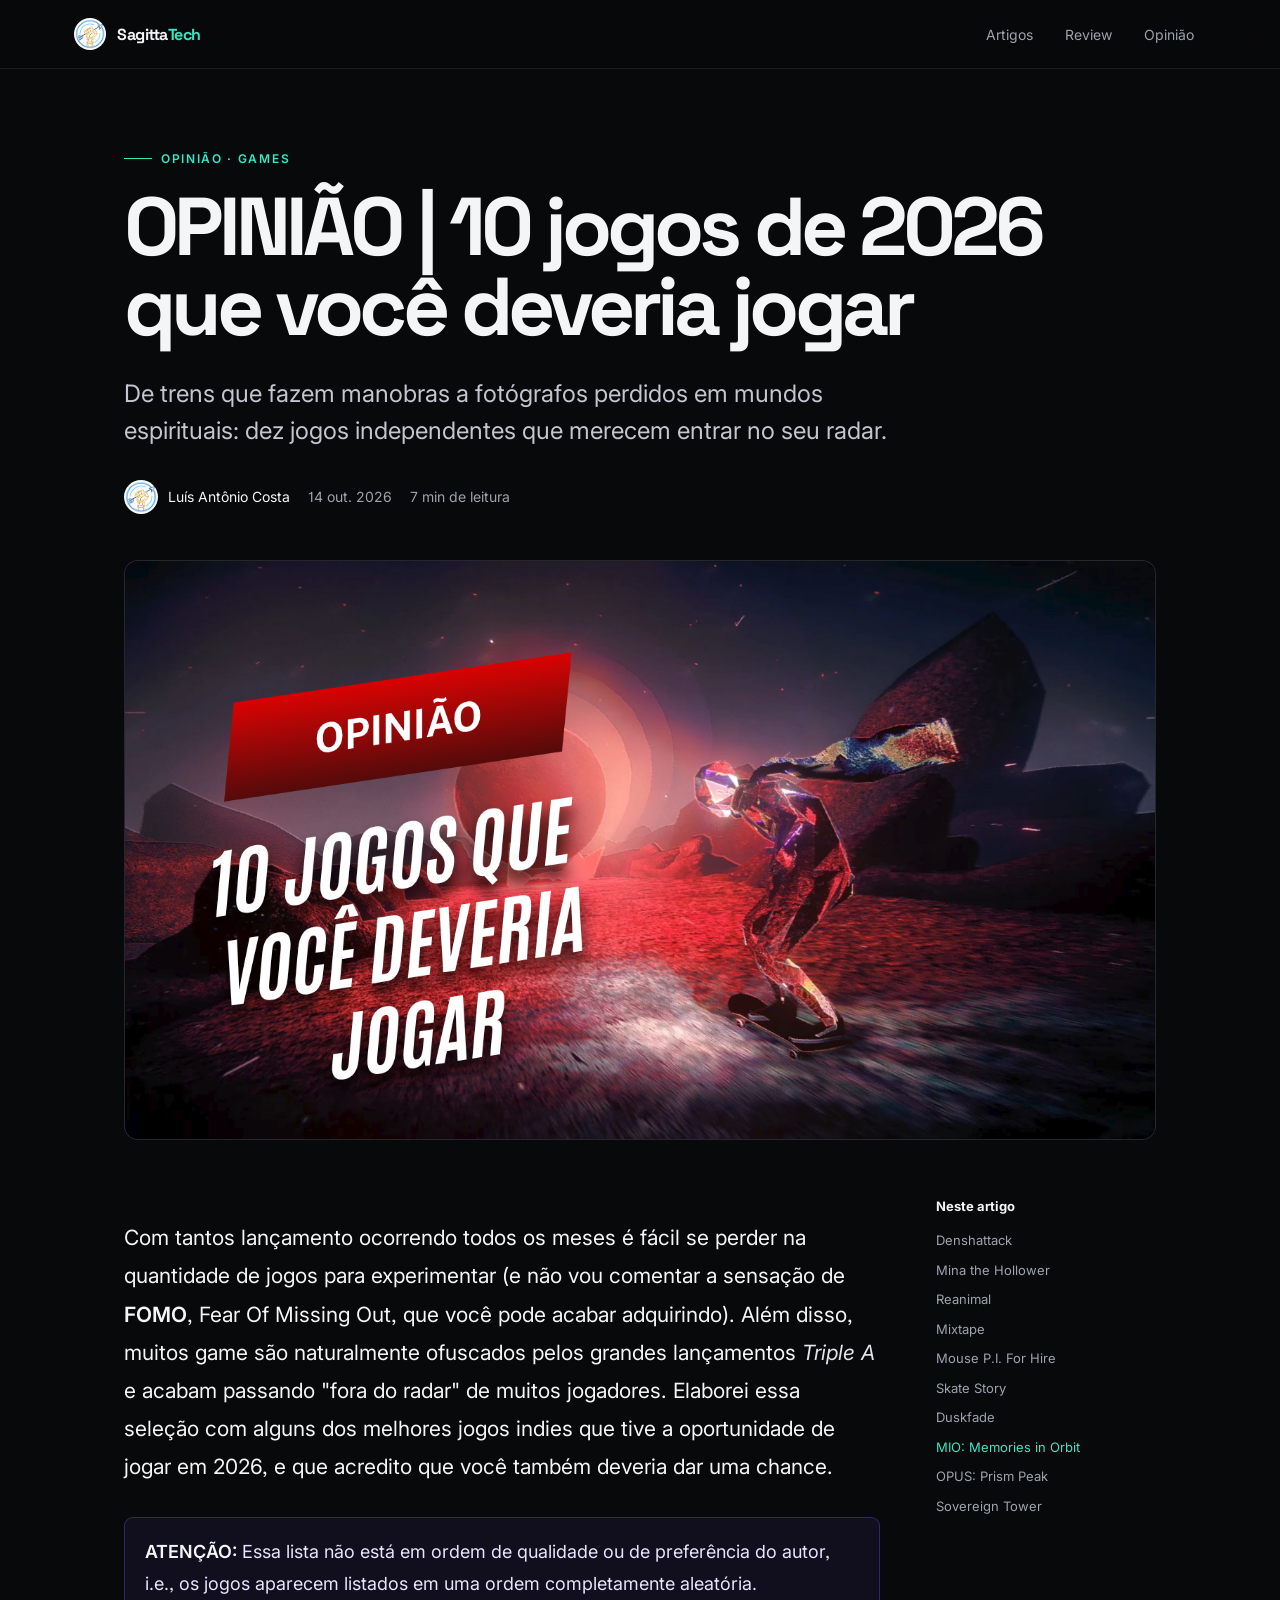
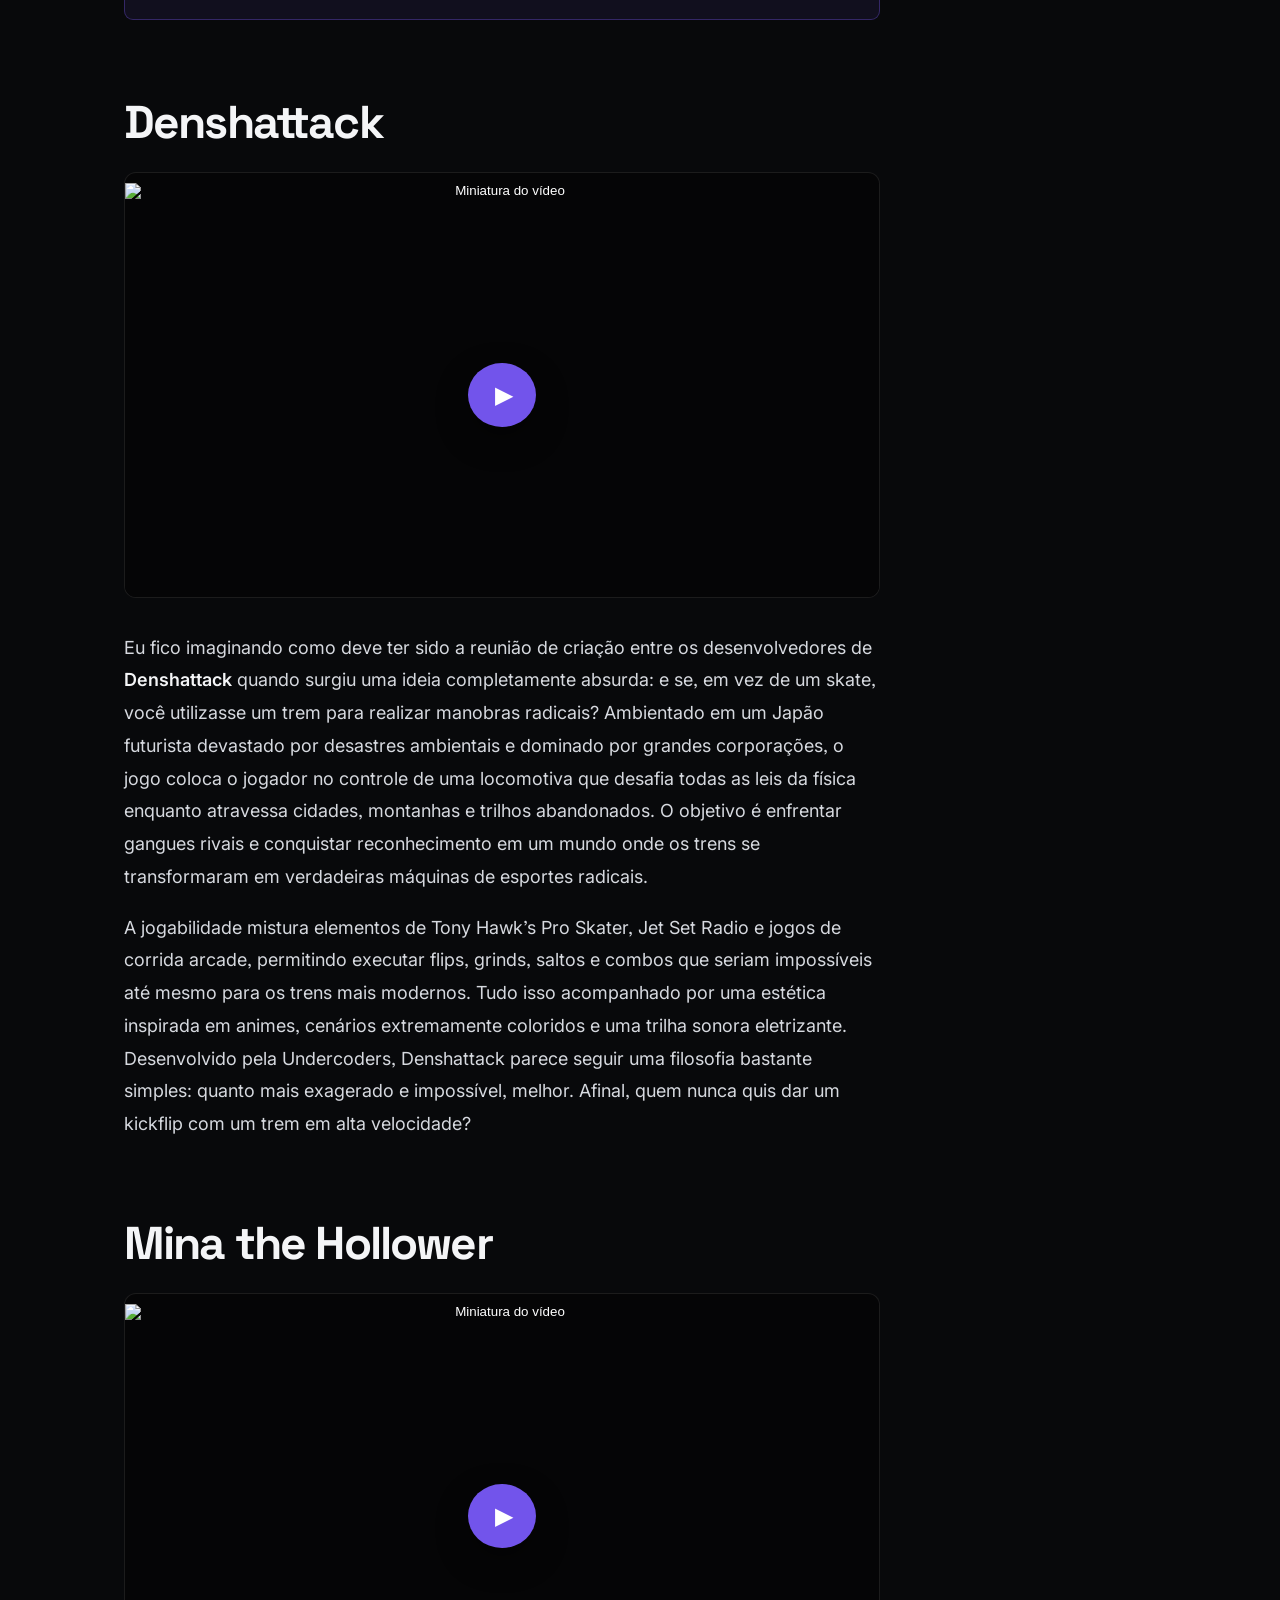
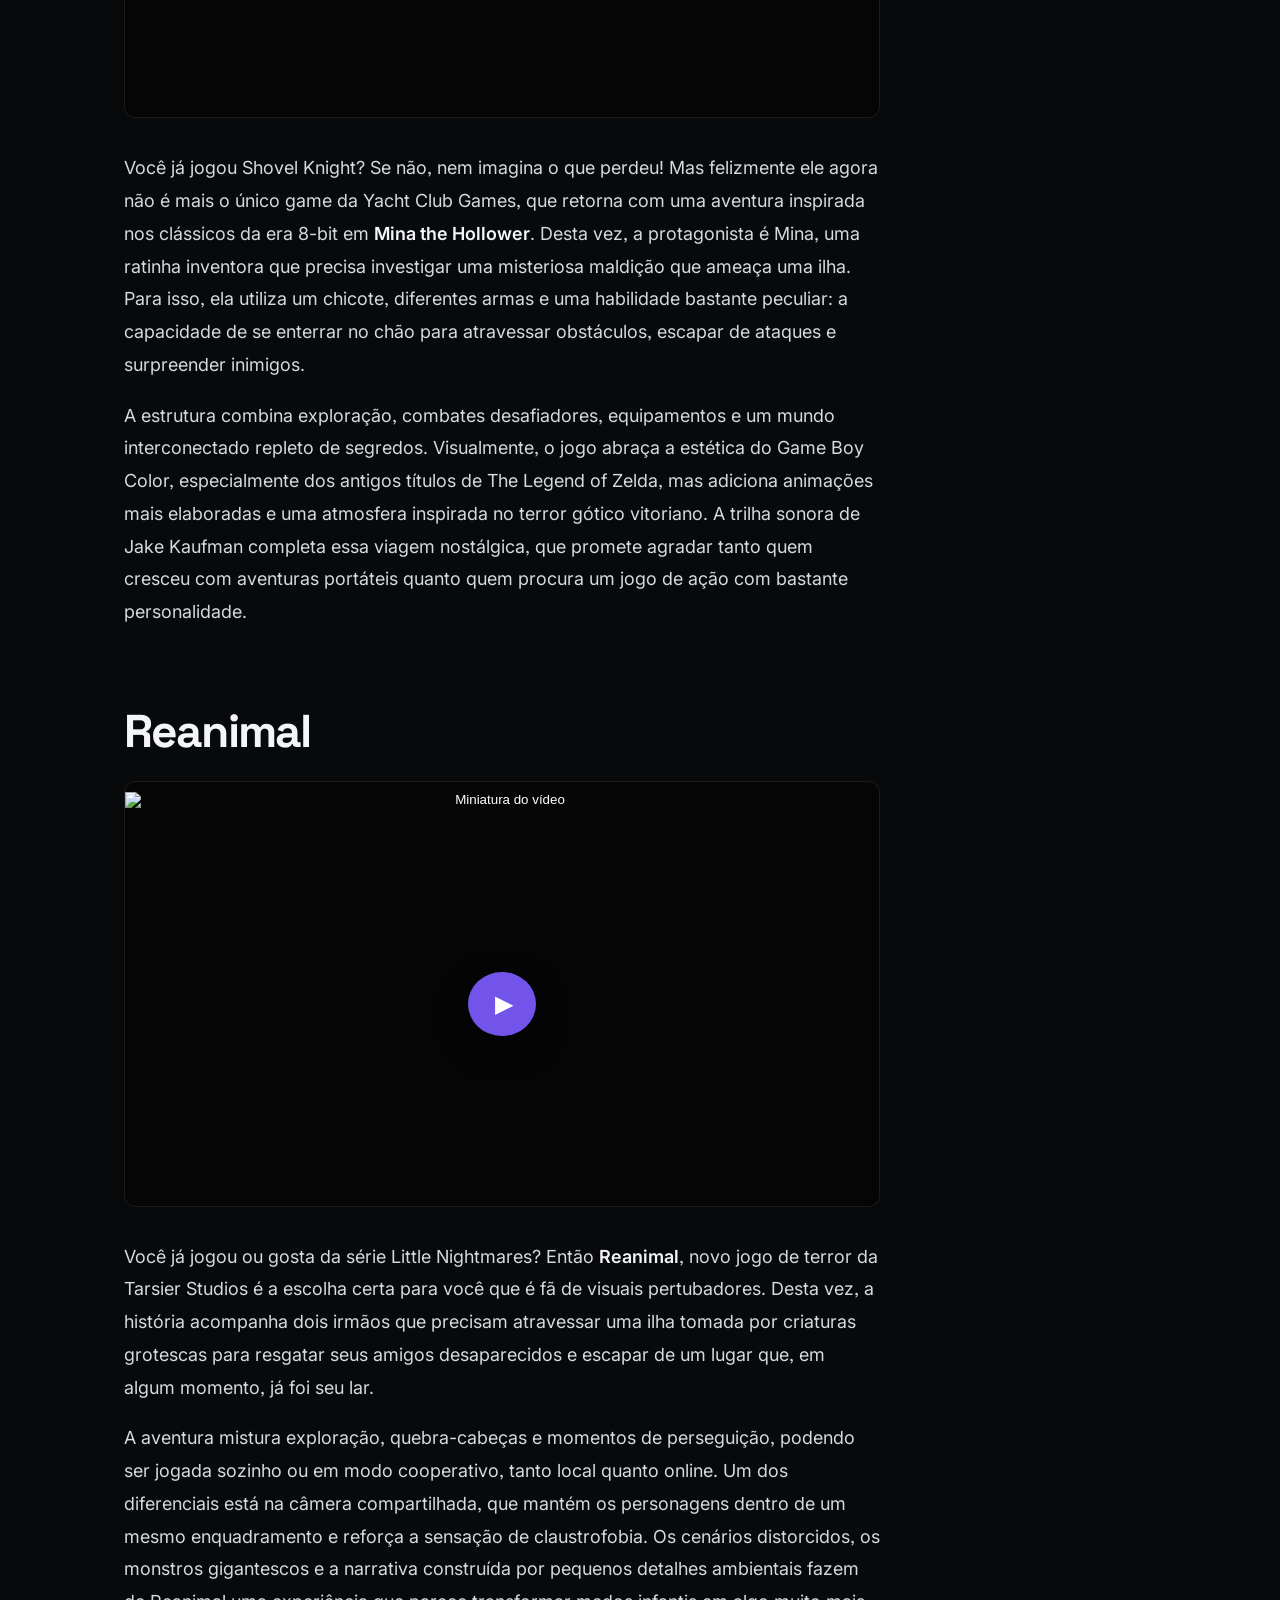
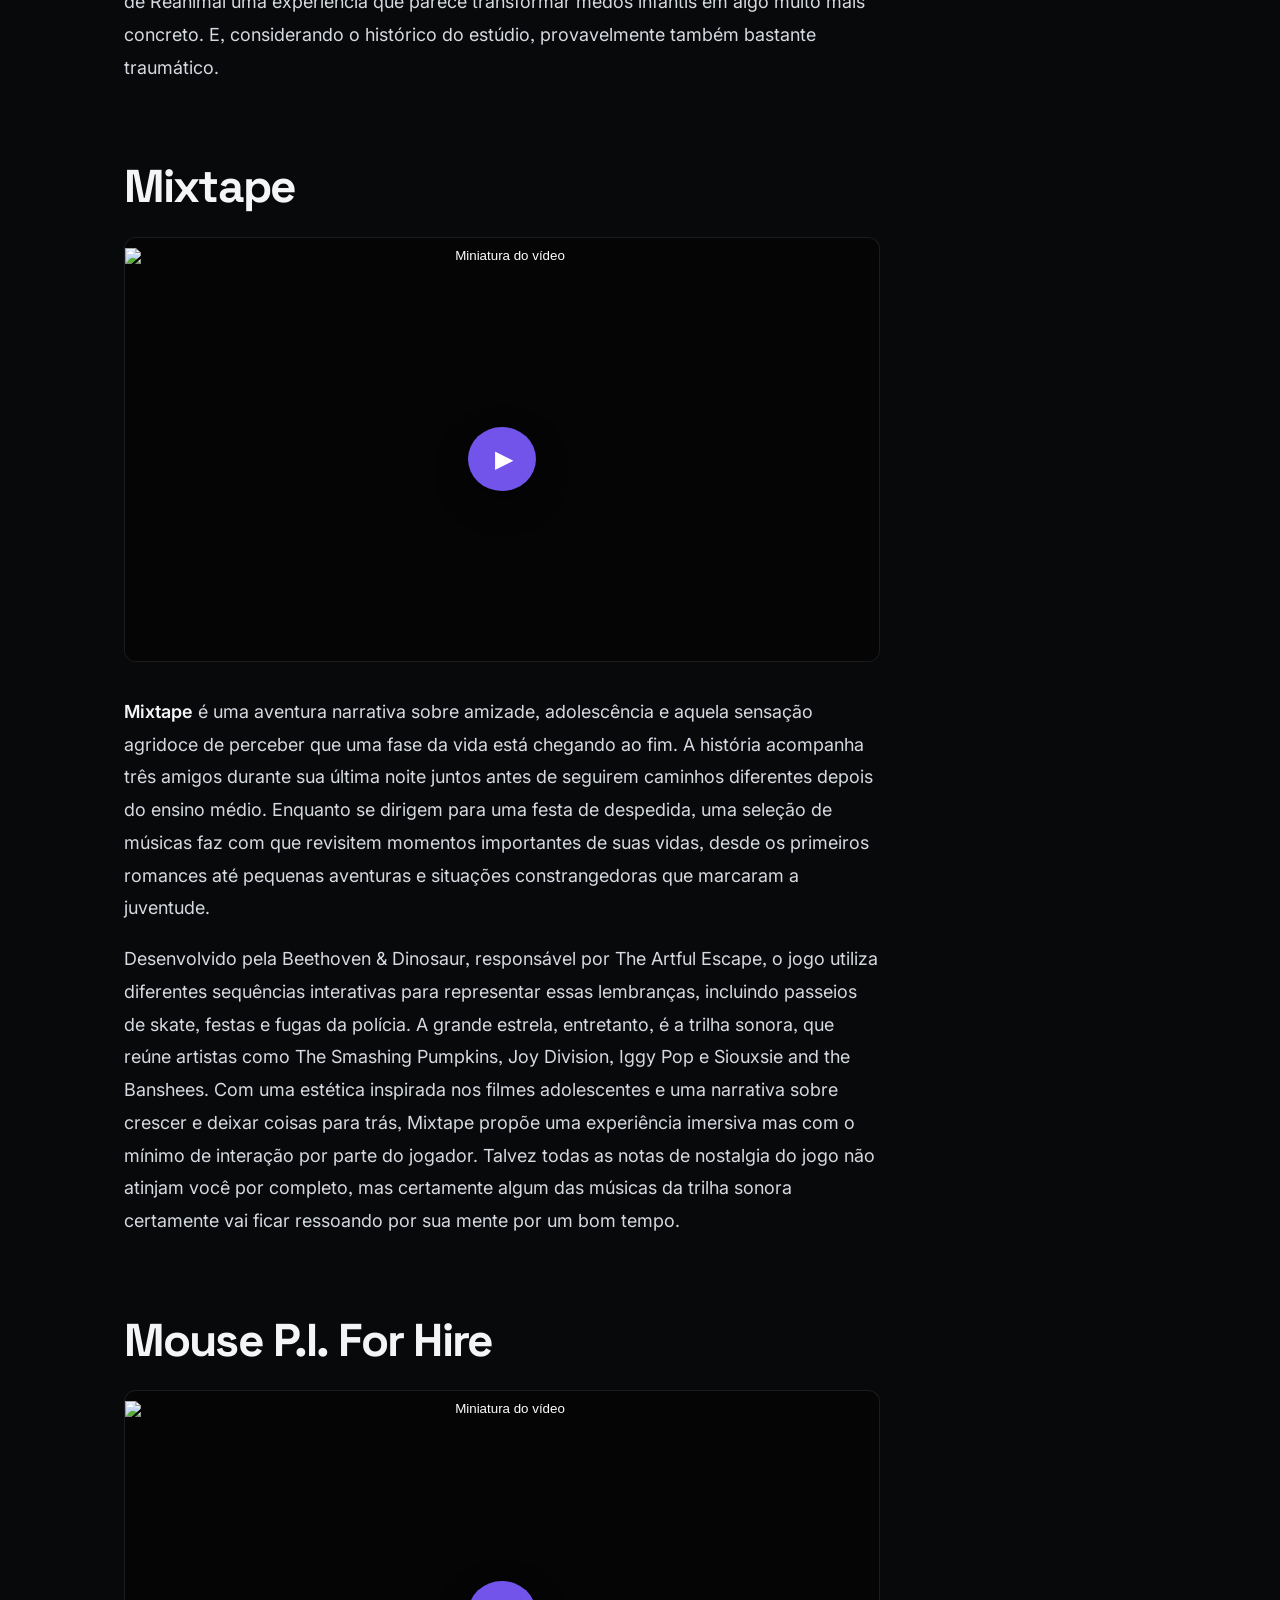
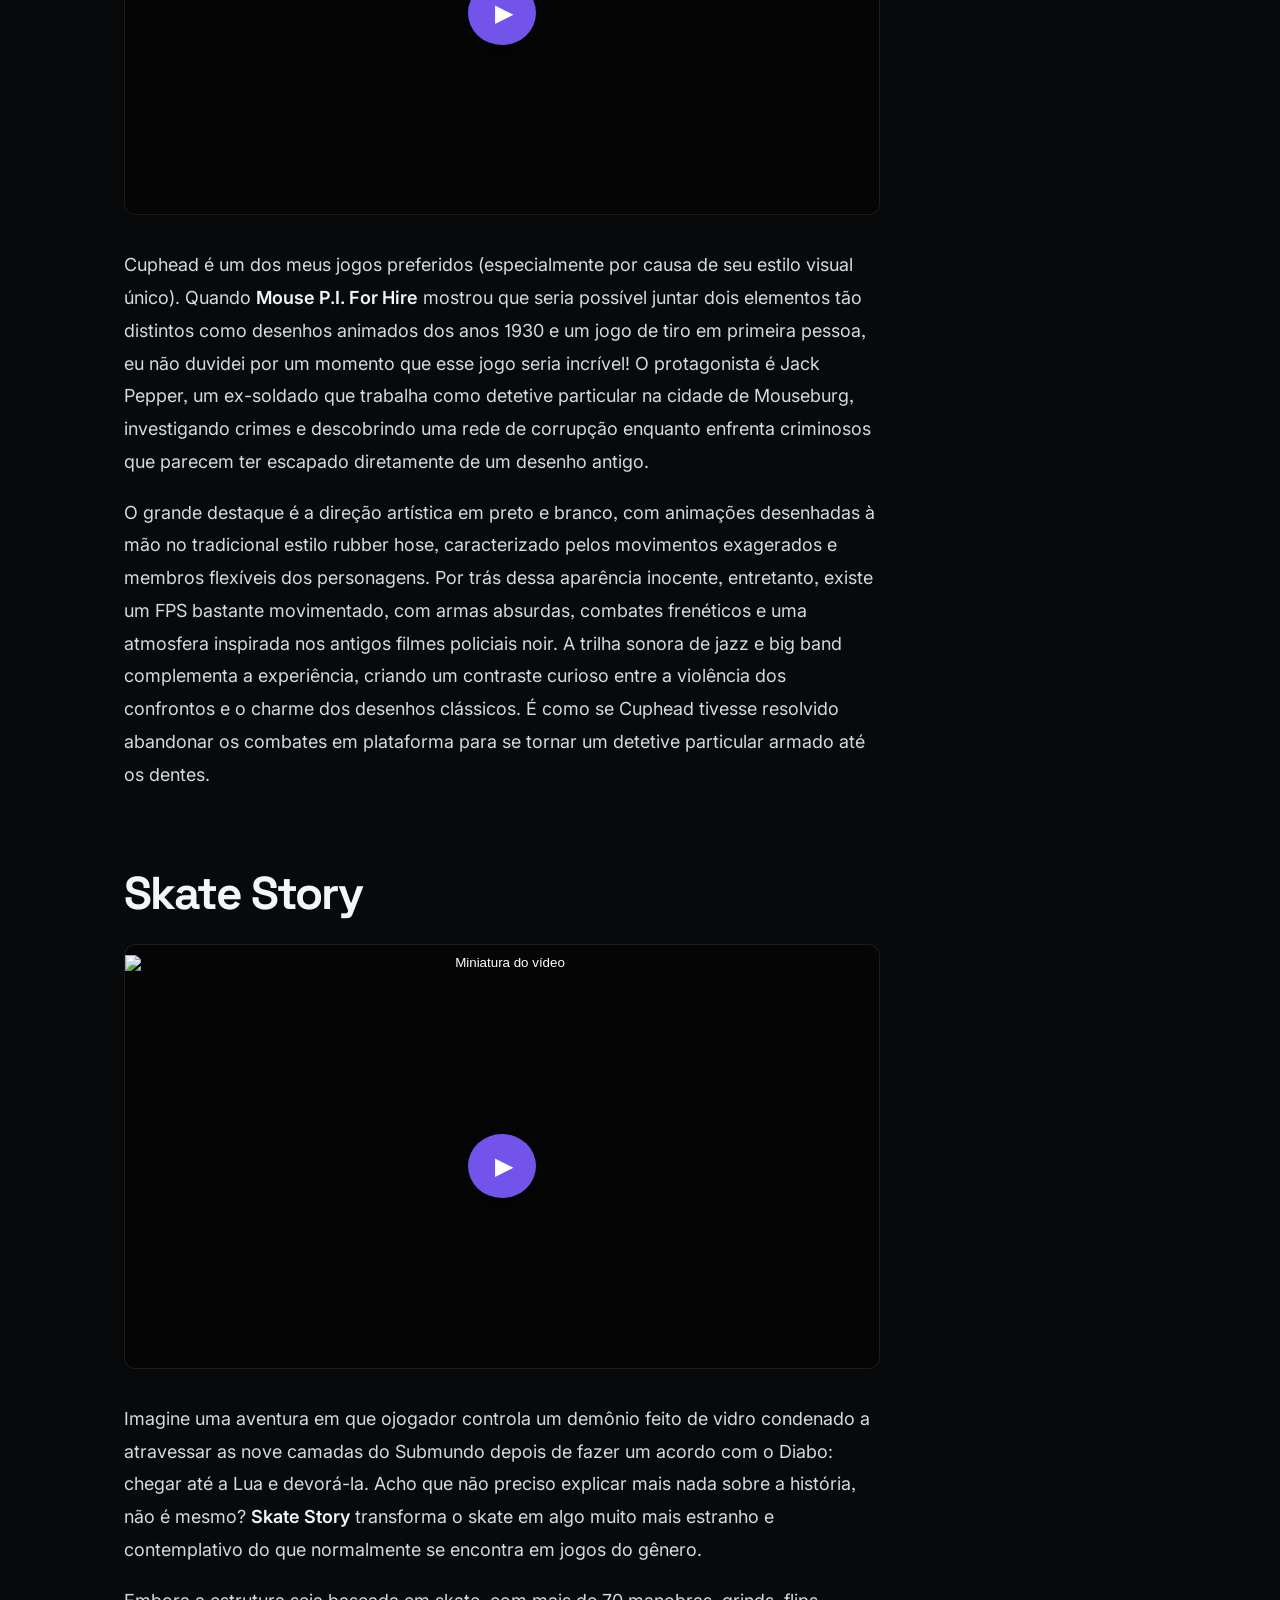
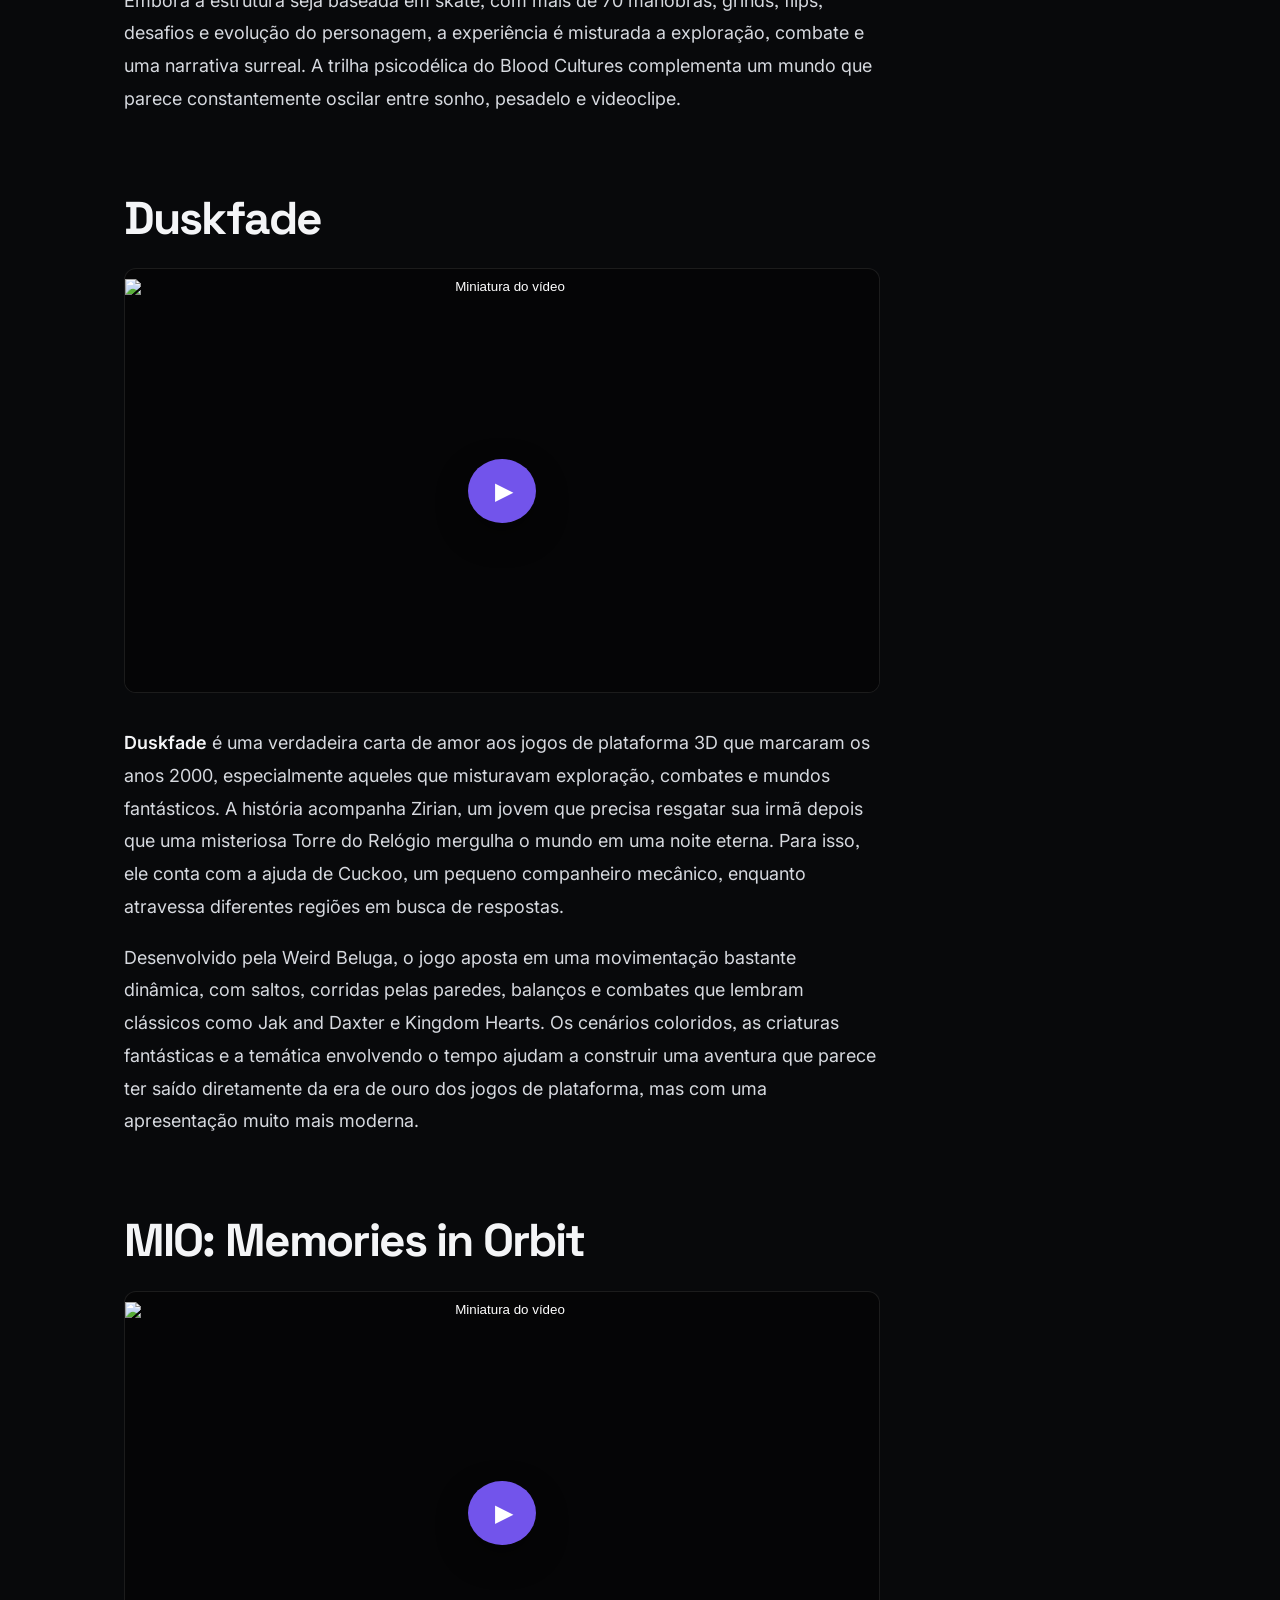
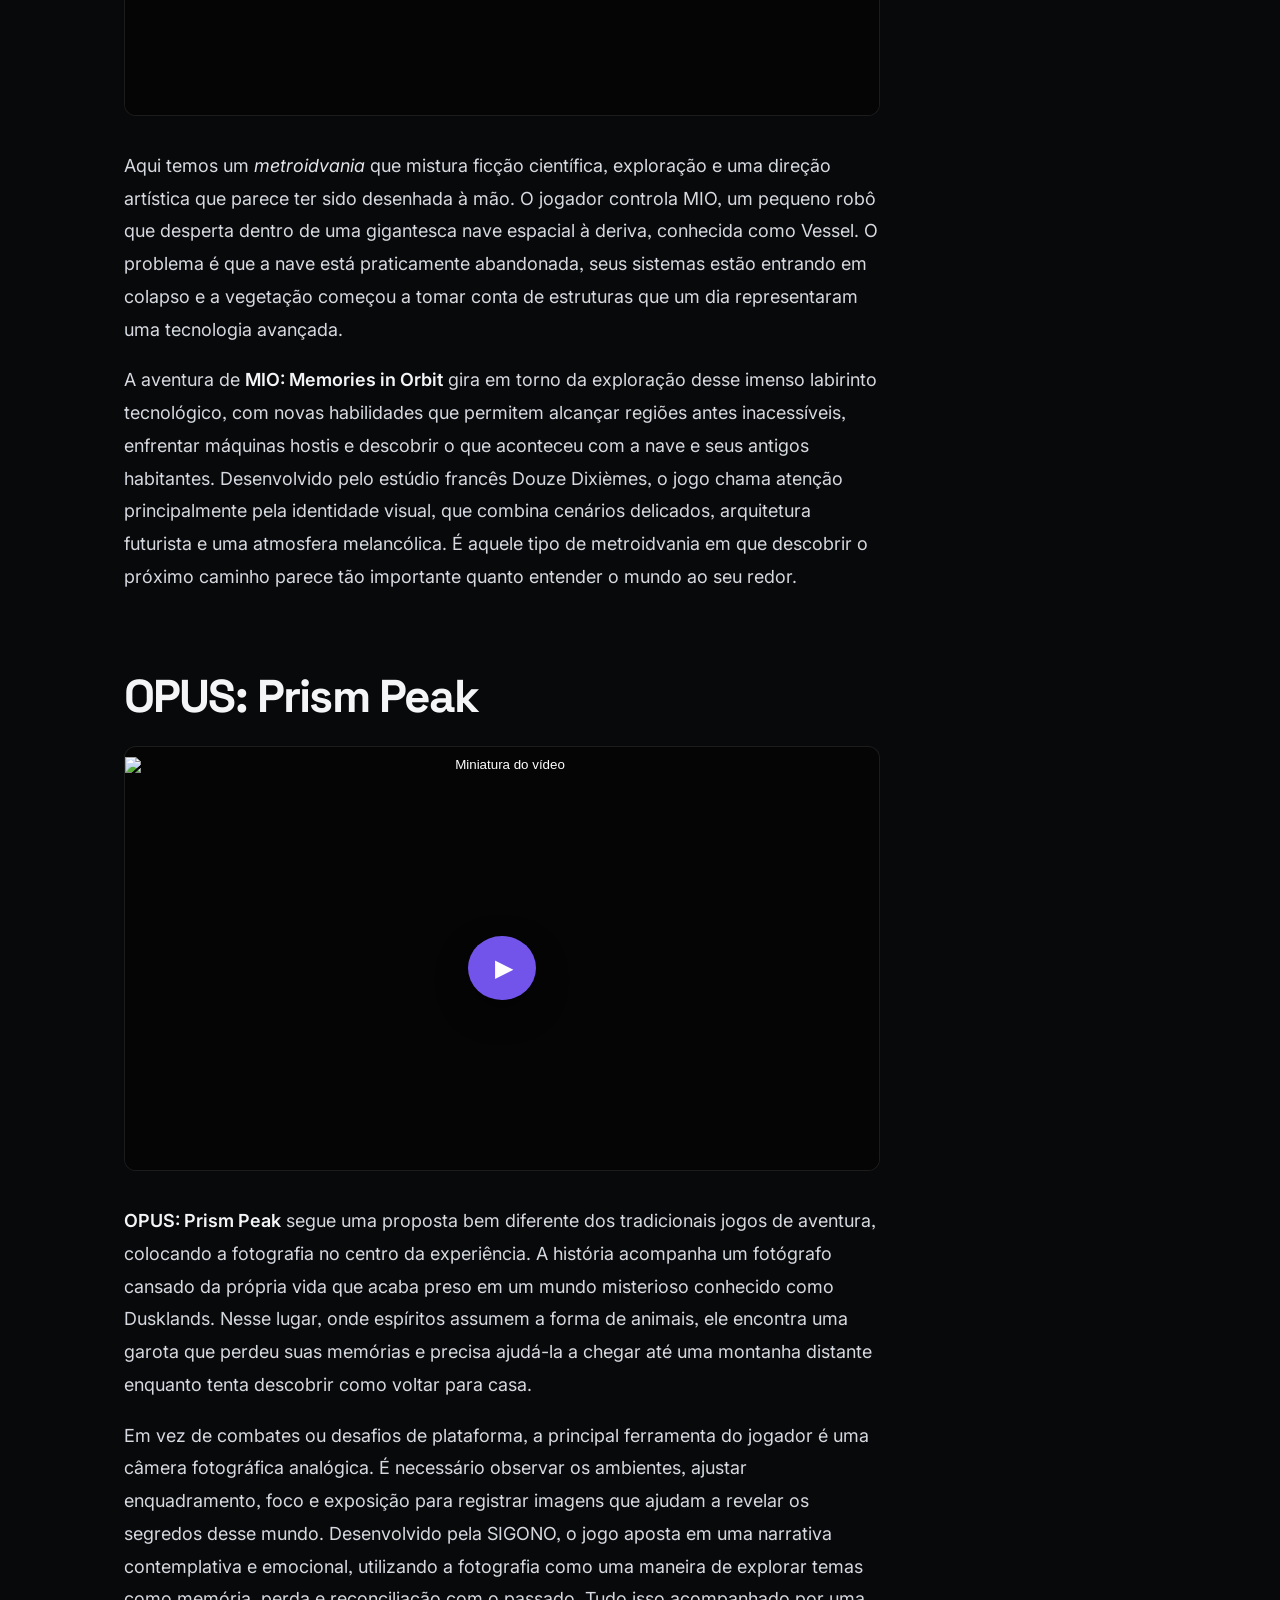
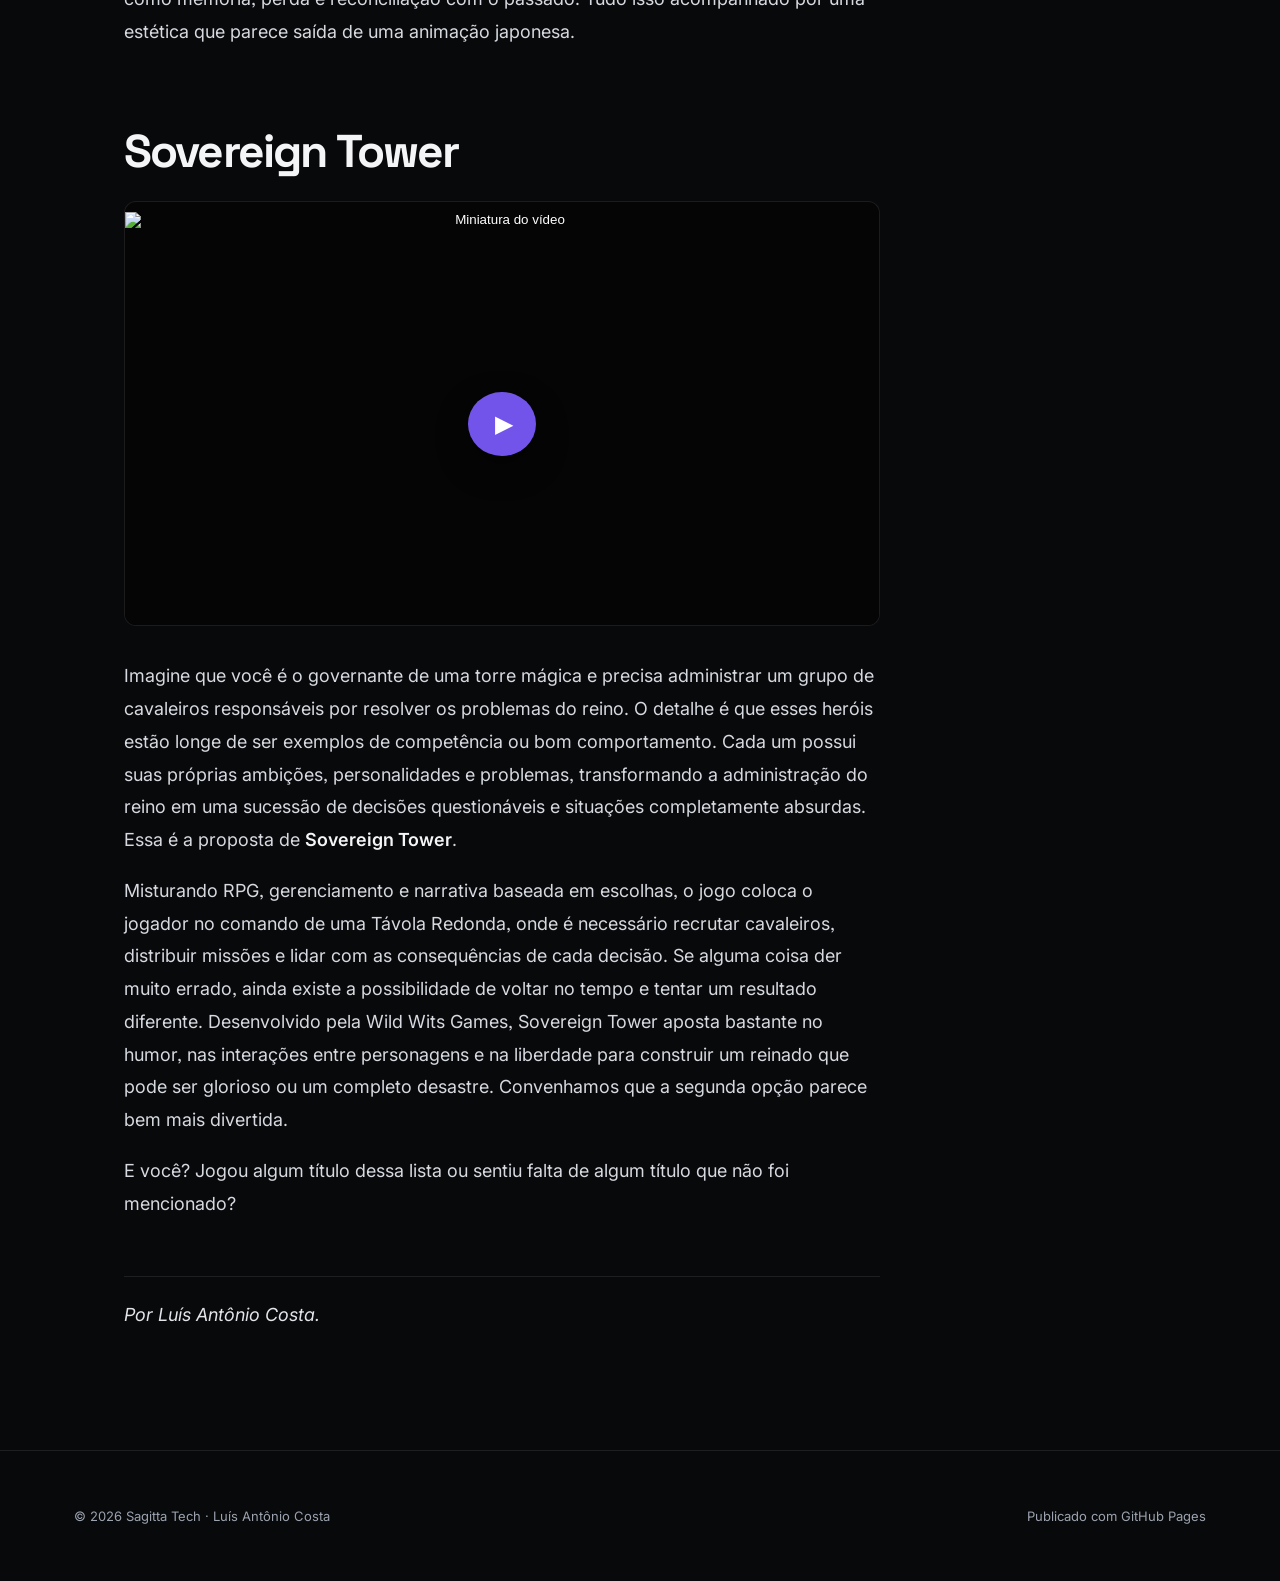
==== commit c0d9b51b: "Add Review and Opinion article categories" ====
--- a/articles/10-jogos-2026.html
+++ b/articles/10-jogos-2026.html
@@ -18,12 +18,12 @@
 <header class="site-header">
   <nav class="nav" aria-label="Principal">
     <a class="brand" href="../index.html"><img src="../assets/images/sagitta-tech.png" alt=""><span>Sagitta<span class="brand-mark">Tech</span></span></a>
-    <div class="nav-links"><a href="../index.html#artigos">Artigos</a></div>
+    <div class="nav-links"><a href="../index.html#artigos">Artigos</a><a href="../categories/review.html">Review</a><a href="../categories/opiniao.html">Opinião</a></div>
   </nav>
 </header>
 <main id="conteudo" class="article-shell">
   <header class="article-header">
-    <span class="eyebrow">Opinião · Games</span>
+    <a class="eyebrow category-link" href="../categories/opiniao.html">Opinião · Games</a>
     <h1>OPINIÃO | 10 jogos de 2026 que você deveria jogar</h1>
     <p class="dek">De trens que fazem manobras a fotógrafos perdidos em mundos espirituais: dez jogos independentes que merecem entrar no seu radar.</p>
     <div class="meta"><span class="author"><img src="../assets/images/sagitta-tech.png" alt="">Luís Antônio Costa</span><span>14 out. 2026</span><span>7 min de leitura</span></div>
@@ -33,47 +33,47 @@
     <article class="prose"><p>Com tantos lançamento ocorrendo todos os meses é fácil se perder na quantidade de jogos para experimentar (e não vou comentar a sensação de <strong>FOMO</strong>, Fear Of Missing Out, que você pode acabar adquirindo). Além disso, muitos game são naturalmente ofuscados pelos grandes lançamentos <em>Triple A</em> e acabam passando &quot;fora do radar&quot; de muitos jogadores. Elaborei essa seleção com alguns dos melhores jogos indies que tive a oportunidade de jogar em 2026, e que acredito que você também deveria dar uma chance.</p>
 <p class="notice"><strong>ATENÇÃO:</strong> Essa lista não está em ordem de qualidade ou de preferência do autor, i.e., os jogos aparecem listados em uma ordem completamente aleatória.</p>
 <h2 id="denshattack">Denshattack</h2>
-<div class="video"><button type="button" data-video="fGwCOW0czNw" aria-label="Reproduzir trailer no YouTube"><img loading="lazy" src="https://i.ytimg.com/vi/fGwCOW0czNw/hqdefault.jpg" alt="Miniatura do trailer"></button></div>
+<div class="video"><button type="button" data-video="fGwCOW0czNw" aria-label="Reproduzir vídeo no YouTube"><img loading="lazy" src="https://i.ytimg.com/vi/fGwCOW0czNw/hqdefault.jpg" alt="Miniatura do vídeo"></button></div>
 <p>Eu fico imaginando como deve ter sido a reunião de criação entre os desenvolvedores de <strong>Denshattack</strong> quando surgiu uma ideia completamente absurda: e se, em vez de um skate, você utilizasse um trem para realizar manobras radicais? Ambientado em um Japão futurista devastado por desastres ambientais e dominado por grandes corporações, o jogo coloca o jogador no controle de uma locomotiva que desafia todas as leis da física enquanto atravessa cidades, montanhas e trilhos abandonados. O objetivo é enfrentar gangues rivais e conquistar reconhecimento em um mundo onde os trens se transformaram em verdadeiras máquinas de esportes radicais.</p>
 <p>A jogabilidade mistura elementos de Tony Hawk’s Pro Skater, Jet Set Radio e jogos de corrida arcade, permitindo executar flips, grinds, saltos e combos que seriam impossíveis até mesmo para os trens mais modernos. Tudo isso acompanhado por uma estética inspirada em animes, cenários extremamente coloridos e uma trilha sonora eletrizante. Desenvolvido pela Undercoders, Denshattack parece seguir uma filosofia bastante simples: quanto mais exagerado e impossível, melhor. Afinal, quem nunca quis dar um kickflip com um trem em alta velocidade?</p>
 <h2 id="mina-the-hollower">Mina the Hollower</h2>
-<div class="video"><button type="button" data-video="-Kx17VN7x9A" aria-label="Reproduzir trailer no YouTube"><img loading="lazy" src="https://i.ytimg.com/vi/-Kx17VN7x9A/hqdefault.jpg" alt="Miniatura do trailer"></button></div>
+<div class="video"><button type="button" data-video="-Kx17VN7x9A" aria-label="Reproduzir vídeo no YouTube"><img loading="lazy" src="https://i.ytimg.com/vi/-Kx17VN7x9A/hqdefault.jpg" alt="Miniatura do vídeo"></button></div>
 <p>Você já jogou Shovel Knight? Se não, nem imagina o que perdeu! Mas felizmente ele agora não é mais o único game da Yacht Club Games, que retorna com uma aventura inspirada nos clássicos da era 8-bit em <strong>Mina the Hollower</strong>. Desta vez, a protagonista é Mina, uma ratinha inventora que precisa investigar uma misteriosa maldição que ameaça uma ilha. Para isso, ela utiliza um chicote, diferentes armas e uma habilidade bastante peculiar: a capacidade de se enterrar no chão para atravessar obstáculos, escapar de ataques e surpreender inimigos.</p>
 <p>A estrutura combina exploração, combates desafiadores, equipamentos e um mundo interconectado repleto de segredos. Visualmente, o jogo abraça a estética do Game Boy Color, especialmente dos antigos títulos de The Legend of Zelda, mas adiciona animações mais elaboradas e uma atmosfera inspirada no terror gótico vitoriano. A trilha sonora de Jake Kaufman completa essa viagem nostálgica, que promete agradar tanto quem cresceu com aventuras portáteis quanto quem procura um jogo de ação com bastante personalidade.</p>
 <h2 id="reanimal">Reanimal</h2>
-<div class="video"><button type="button" data-video="Zn4RDtWIbgw" aria-label="Reproduzir trailer no YouTube"><img loading="lazy" src="https://i.ytimg.com/vi/Zn4RDtWIbgw/hqdefault.jpg" alt="Miniatura do trailer"></button></div>
+<div class="video"><button type="button" data-video="Zn4RDtWIbgw" aria-label="Reproduzir vídeo no YouTube"><img loading="lazy" src="https://i.ytimg.com/vi/Zn4RDtWIbgw/hqdefault.jpg" alt="Miniatura do vídeo"></button></div>
 <p>Você já jogou ou gosta da série Little Nightmares? Então <strong>Reanimal</strong>, novo jogo de terror da Tarsier Studios é a escolha certa para você que é fã de visuais pertubadores. Desta vez, a história acompanha dois irmãos que precisam atravessar uma ilha tomada por criaturas grotescas para resgatar seus amigos desaparecidos e escapar de um lugar que, em algum momento, já foi seu lar.</p>
 <p>A aventura mistura exploração, quebra-cabeças e momentos de perseguição, podendo ser jogada sozinho ou em modo cooperativo, tanto local quanto online. Um dos diferenciais está na câmera compartilhada, que mantém os personagens dentro de um mesmo enquadramento e reforça a sensação de claustrofobia. Os cenários distorcidos, os monstros gigantescos e a narrativa construída por pequenos detalhes ambientais fazem de Reanimal uma experiência que parece transformar medos infantis em algo muito mais concreto. E, considerando o histórico do estúdio, provavelmente também bastante traumático.</p>
 <h2 id="mixtape">Mixtape</h2>
-<div class="video"><button type="button" data-video="iNkOgNAomio" aria-label="Reproduzir trailer no YouTube"><img loading="lazy" src="https://i.ytimg.com/vi/iNkOgNAomio/hqdefault.jpg" alt="Miniatura do trailer"></button></div>
+<div class="video"><button type="button" data-video="iNkOgNAomio" aria-label="Reproduzir vídeo no YouTube"><img loading="lazy" src="https://i.ytimg.com/vi/iNkOgNAomio/hqdefault.jpg" alt="Miniatura do vídeo"></button></div>
 <p><strong>Mixtape</strong> é uma aventura narrativa sobre amizade, adolescência e aquela sensação agridoce de perceber que uma fase da vida está chegando ao fim. A história acompanha três amigos durante sua última noite juntos antes de seguirem caminhos diferentes depois do ensino médio. Enquanto se dirigem para uma festa de despedida, uma seleção de músicas faz com que revisitem momentos importantes de suas vidas, desde os primeiros romances até pequenas aventuras e situações constrangedoras que marcaram a juventude.</p>
 <p>Desenvolvido pela Beethoven &amp; Dinosaur, responsável por The Artful Escape, o jogo utiliza diferentes sequências interativas para representar essas lembranças, incluindo passeios de skate, festas e fugas da polícia. A grande estrela, entretanto, é a trilha sonora, que reúne artistas como The Smashing Pumpkins, Joy Division, Iggy Pop e Siouxsie and the Banshees. Com uma estética inspirada nos filmes adolescentes e uma narrativa sobre crescer e deixar coisas para trás, Mixtape propõe uma experiência imersiva mas com o mínimo de interação por parte do jogador. Talvez todas as notas de nostalgia do jogo não atinjam você por completo, mas certamente algum das músicas da trilha sonora certamente vai ficar ressoando por sua mente por um bom tempo.</p>
 <h2 id="mouse-p-i-for-hire">Mouse P.I. For Hire</h2>
-<div class="video"><button type="button" data-video="fM7DDTvFY0k" aria-label="Reproduzir trailer no YouTube"><img loading="lazy" src="https://i.ytimg.com/vi/fM7DDTvFY0k/hqdefault.jpg" alt="Miniatura do trailer"></button></div>
+<div class="video"><button type="button" data-video="fM7DDTvFY0k" aria-label="Reproduzir vídeo no YouTube"><img loading="lazy" src="https://i.ytimg.com/vi/fM7DDTvFY0k/hqdefault.jpg" alt="Miniatura do vídeo"></button></div>
 <p>Cuphead é um dos meus jogos preferidos (especialmente por causa de seu estilo visual único). Quando <strong>Mouse P.I. For Hire</strong> mostrou que seria possível juntar dois elementos tão distintos como desenhos animados dos anos 1930 e um jogo de tiro em primeira pessoa, eu não duvidei por um momento que esse jogo seria incrível! O protagonista é Jack Pepper, um ex-soldado que trabalha como detetive particular na cidade de Mouseburg, investigando crimes e descobrindo uma rede de corrupção enquanto enfrenta criminosos que parecem ter escapado diretamente de um desenho antigo.</p>
 <p>O grande destaque é a direção artística em preto e branco, com animações desenhadas à mão no tradicional estilo rubber hose, caracterizado pelos movimentos exagerados e membros flexíveis dos personagens. Por trás dessa aparência inocente, entretanto, existe um FPS bastante movimentado, com armas absurdas, combates frenéticos e uma atmosfera inspirada nos antigos filmes policiais noir. A trilha sonora de jazz e big band complementa a experiência, criando um contraste curioso entre a violência dos confrontos e o charme dos desenhos clássicos. É como se Cuphead tivesse resolvido abandonar os combates em plataforma para se tornar um detetive particular armado até os dentes.</p>
 <h2 id="skate-story">Skate Story</h2>
-<div class="video"><button type="button" data-video="M79A27qQXAs" aria-label="Reproduzir trailer no YouTube"><img loading="lazy" src="https://i.ytimg.com/vi/M79A27qQXAs/hqdefault.jpg" alt="Miniatura do trailer"></button></div>
+<div class="video"><button type="button" data-video="M79A27qQXAs" aria-label="Reproduzir vídeo no YouTube"><img loading="lazy" src="https://i.ytimg.com/vi/M79A27qQXAs/hqdefault.jpg" alt="Miniatura do vídeo"></button></div>
 <p>Imagine uma aventura em que ojogador controla um demônio feito de vidro condenado a atravessar as nove camadas do Submundo depois de fazer um acordo com o Diabo: chegar até a Lua e devorá-la. Acho que não preciso explicar mais nada sobre a história, não é mesmo? <strong>Skate Story</strong> transforma o skate em algo muito mais estranho e contemplativo do que normalmente se encontra em jogos do gênero.</p>
 <p>Embora a estrutura seja baseada em skate, com mais de 70 manobras, grinds, flips, desafios e evolução do personagem, a experiência é misturada a exploração, combate e uma narrativa surreal. A trilha psicodélica do Blood Cultures complementa um mundo que parece constantemente oscilar entre sonho, pesadelo e videoclipe.</p>
 <h2 id="duskfade">Duskfade</h2>
-<div class="video"><button type="button" data-video="RAB-M1hxBKw" aria-label="Reproduzir trailer no YouTube"><img loading="lazy" src="https://i.ytimg.com/vi/RAB-M1hxBKw/hqdefault.jpg" alt="Miniatura do trailer"></button></div>
+<div class="video"><button type="button" data-video="RAB-M1hxBKw" aria-label="Reproduzir vídeo no YouTube"><img loading="lazy" src="https://i.ytimg.com/vi/RAB-M1hxBKw/hqdefault.jpg" alt="Miniatura do vídeo"></button></div>
 <p><strong>Duskfade</strong> é uma verdadeira carta de amor aos jogos de plataforma 3D que marcaram os anos 2000, especialmente aqueles que misturavam exploração, combates e mundos fantásticos. A história acompanha Zirian, um jovem que precisa resgatar sua irmã depois que uma misteriosa Torre do Relógio mergulha o mundo em uma noite eterna. Para isso, ele conta com a ajuda de Cuckoo, um pequeno companheiro mecânico, enquanto atravessa diferentes regiões em busca de respostas.</p>
 <p>Desenvolvido pela Weird Beluga, o jogo aposta em uma movimentação bastante dinâmica, com saltos, corridas pelas paredes, balanços e combates que lembram clássicos como Jak and Daxter e Kingdom Hearts. Os cenários coloridos, as criaturas fantásticas e a temática envolvendo o tempo ajudam a construir uma aventura que parece ter saído diretamente da era de ouro dos jogos de plataforma, mas com uma apresentação muito mais moderna.</p>
 <h2 id="mio-memories-in-orbit">MIO: Memories in Orbit</h2>
-<div class="video"><button type="button" data-video="cafPCloPgtc" aria-label="Reproduzir trailer no YouTube"><img loading="lazy" src="https://i.ytimg.com/vi/cafPCloPgtc/hqdefault.jpg" alt="Miniatura do trailer"></button></div>
+<div class="video"><button type="button" data-video="cafPCloPgtc" aria-label="Reproduzir vídeo no YouTube"><img loading="lazy" src="https://i.ytimg.com/vi/cafPCloPgtc/hqdefault.jpg" alt="Miniatura do vídeo"></button></div>
 <p>Aqui temos um <em>metroidvania</em> que mistura ficção científica, exploração e uma direção artística que parece ter sido desenhada à mão. O jogador controla MIO, um pequeno robô que desperta dentro de uma gigantesca nave espacial à deriva, conhecida como Vessel. O problema é que a nave está praticamente abandonada, seus sistemas estão entrando em colapso e a vegetação começou a tomar conta de estruturas que um dia representaram uma tecnologia avançada.</p>
 <p>A aventura de <strong>MIO: Memories in Orbit</strong> gira em torno da exploração desse imenso labirinto tecnológico, com novas habilidades que permitem alcançar regiões antes inacessíveis, enfrentar máquinas hostis e descobrir o que aconteceu com a nave e seus antigos habitantes. Desenvolvido pelo estúdio francês Douze Dixièmes, o jogo chama atenção principalmente pela identidade visual, que combina cenários delicados, arquitetura futurista e uma atmosfera melancólica. É aquele tipo de metroidvania em que descobrir o próximo caminho parece tão importante quanto entender o mundo ao seu redor.</p>
 <h2 id="opus-prism-peak">OPUS: Prism Peak</h2>
-<div class="video"><button type="button" data-video="EfRDO96JpGM" aria-label="Reproduzir trailer no YouTube"><img loading="lazy" src="https://i.ytimg.com/vi/EfRDO96JpGM/hqdefault.jpg" alt="Miniatura do trailer"></button></div>
+<div class="video"><button type="button" data-video="EfRDO96JpGM" aria-label="Reproduzir vídeo no YouTube"><img loading="lazy" src="https://i.ytimg.com/vi/EfRDO96JpGM/hqdefault.jpg" alt="Miniatura do vídeo"></button></div>
 <p><strong>OPUS: Prism Peak</strong> segue uma proposta bem diferente dos tradicionais jogos de aventura, colocando a fotografia no centro da experiência. A história acompanha um fotógrafo cansado da própria vida que acaba preso em um mundo misterioso conhecido como Dusklands. Nesse lugar, onde espíritos assumem a forma de animais, ele encontra uma garota que perdeu suas memórias e precisa ajudá-la a chegar até uma montanha distante enquanto tenta descobrir como voltar para casa.</p>
 <p>Em vez de combates ou desafios de plataforma, a principal ferramenta do jogador é uma câmera fotográfica analógica. É necessário observar os ambientes, ajustar enquadramento, foco e exposição para registrar imagens que ajudam a revelar os segredos desse mundo. Desenvolvido pela SIGONO, o jogo aposta em uma narrativa contemplativa e emocional, utilizando a fotografia como uma maneira de explorar temas como memória, perda e reconciliação com o passado. Tudo isso acompanhado por uma estética que parece saída de uma animação japonesa.</p>
 <h2 id="sovereign-tower">Sovereign Tower</h2>
-<div class="video"><button type="button" data-video="lxwDOFwpIl0" aria-label="Reproduzir trailer no YouTube"><img loading="lazy" src="https://i.ytimg.com/vi/lxwDOFwpIl0/hqdefault.jpg" alt="Miniatura do trailer"></button></div>
+<div class="video"><button type="button" data-video="lxwDOFwpIl0" aria-label="Reproduzir vídeo no YouTube"><img loading="lazy" src="https://i.ytimg.com/vi/lxwDOFwpIl0/hqdefault.jpg" alt="Miniatura do vídeo"></button></div>
 <p>Imagine que você é o governante de uma torre mágica e precisa administrar um grupo de cavaleiros responsáveis por resolver os problemas do reino. O detalhe é que esses heróis estão longe de ser exemplos de competência ou bom comportamento. Cada um possui suas próprias ambições, personalidades e problemas, transformando a administração do reino em uma sucessão de decisões questionáveis e situações completamente absurdas. Essa é a proposta de <strong>Sovereign Tower</strong>.</p>
 <p>Misturando RPG, gerenciamento e narrativa baseada em escolhas, o jogo coloca o jogador no comando de uma Távola Redonda, onde é necessário recrutar cavaleiros, distribuir missões e lidar com as consequências de cada decisão. Se alguma coisa der muito errado, ainda existe a possibilidade de voltar no tempo e tentar um resultado diferente. Desenvolvido pela Wild Wits Games, Sovereign Tower aposta bastante no humor, nas interações entre personagens e na liberdade para construir um reinado que pode ser glorioso ou um completo desastre. Convenhamos que a segunda opção parece bem mais divertida.</p>
 <p>E você? Jogou algum título dessa lista ou sentiu falta de algum título que não foi mencionado?</p>
-<p><em>Por Luís Antônio Costa.</em></p></article>
+<p class="byline"><em>Por Luís Antônio Costa.</em></p></article>
     <aside class="toc" aria-label="Neste artigo"><strong>Neste artigo</strong><a href="#denshattack">Denshattack</a>
 <a href="#mina-the-hollower">Mina the Hollower</a>
 <a href="#reanimal">Reanimal</a>
--- a/assets/style.css
+++ b/assets/style.css
@@ -55,6 +55,22 @@
 .feature-copy h3 { font-size: clamp(28px, 4vw, 46px); line-height: 1.02; letter-spacing: -.045em; margin: 0 0 18px; }
 .feature-copy p { color: var(--muted); line-height: 1.65; }
 .read-more { display: inline-flex; align-items: center; gap: 8px; color: var(--accent-2); font-weight: 600; margin-top: 18px; }
+.subsection-head { display: flex; justify-content: space-between; align-items: center; gap: 20px; margin: 72px 0 26px; }
+.subsection-head h2 { margin: 0; font-size: clamp(28px, 4vw, 42px); letter-spacing: -.04em; }
+.category-pills { display: flex; gap: 8px; }
+.category-pills a { color: #d8dbe1; text-decoration: none; border: 1px solid var(--border); border-radius: 999px; padding: 9px 13px; font-size: 13px; }
+.category-pills a:hover, .category-pills a:focus-visible { color: var(--accent-2); border-color: rgba(52,231,196,.4); outline: none; }
+.article-grid { display: grid; grid-template-columns: repeat(2, minmax(0, 1fr)); gap: 24px; }
+.story-card { display: flex; flex-direction: column; min-width: 0; overflow: hidden; border: 1px solid var(--border); border-radius: 12px; background: var(--surface); text-decoration: none; transition: border-color .2s, transform .2s; }
+.story-card:hover { transform: translateY(-3px); border-color: rgba(124,92,255,.55); }
+.story-media { aspect-ratio: 16/9; overflow: hidden; background: var(--surface-2); }
+.story-media img { width: 100%; height: 100%; object-fit: cover; transition: transform .5s ease; }
+.story-card:hover .story-media img { transform: scale(1.025); }
+.story-copy { display: flex; flex-direction: column; flex: 1; padding: 26px; }
+.story-copy .tags { margin-bottom: 16px; }
+.story-copy h3 { margin: 0 0 14px; font-size: clamp(23px, 3vw, 32px); line-height: 1.08; letter-spacing: -.035em; }
+.story-copy p { color: var(--muted); line-height: 1.62; margin: 0; }
+.story-copy .read-more { margin-top: auto; padding-top: 22px; }
 .site-footer { border-top: 1px solid var(--border); color: var(--muted); }
 .footer-inner { min-height: 130px; display: flex; justify-content: space-between; align-items: center; gap: 24px; font-size: 13px; }
 .footer-inner a { color: #d8dbe1; }
@@ -73,6 +89,14 @@
 .prose h2 { color: var(--text); font-size: clamp(31px, 5vw, 46px); line-height: 1.05; letter-spacing: -.04em; margin: 78px 0 24px; scroll-margin-top: 100px; }
 .prose strong { color: var(--text); font-weight: 600; }
 .prose em { color: #e2e4e9; }
+.prose a { color: var(--accent-2); text-underline-offset: 3px; }
+.prose blockquote { margin: 36px 0; padding: 20px 24px; border-left: 2px solid var(--accent); background: rgba(124,92,255,.07); color: #e4e1f5; }
+.prose blockquote p { margin: 0 0 12px; }
+.prose blockquote p:last-child { margin-bottom: 0; }
+.article-image { margin: 34px 0; }
+.article-image img { width: 100%; border: 1px solid var(--border); border-radius: 11px; background: var(--surface); }
+.byline { margin-top: 56px; padding-top: 22px; border-top: 1px solid var(--border); }
+.category-link { text-decoration: none; }
 .notice { margin: 30px 0 44px; padding: 18px 20px; background: rgba(124,92,255,.08); border: 1px solid rgba(124,92,255,.32); border-radius: 9px; color: #e7e3ff; }
 .video { margin: 26px 0 34px; aspect-ratio: 16/9; border-radius: 12px; overflow: hidden; border: 1px solid var(--border); background: #050506; }
 .video button { border: 0; padding: 0; width: 100%; height: 100%; position: relative; cursor: pointer; background: #050506; color: white; }
@@ -84,9 +108,14 @@
 .toc strong { display: block; color: var(--text); margin-bottom: 12px; }
 .toc a { display: block; color: var(--muted); text-decoration: none; padding: 6px 0; line-height: 1.35; }
 .toc a:hover, .toc a.active { color: var(--accent-2); }
+.category-page { padding-top: 76px; padding-bottom: 100px; }
+.category-header { padding-bottom: 48px; margin-bottom: 34px; border-bottom: 1px solid var(--border); }
+.category-header h1 { font-size: clamp(52px, 8vw, 92px); line-height: .95; letter-spacing: -.06em; margin: 24px 0 18px; }
+.category-header p { color: var(--muted); margin: 0; }
 
 @media (max-width: 860px) {
   .hero, .feature-card, .article-layout { grid-template-columns: 1fr; }
+  .article-grid { grid-template-columns: 1fr; }
   .hero { padding-top: 56px; padding-bottom: 56px; gap: 32px; }
   .feature-media { min-height: 280px; }
   .feature-media::after { background: linear-gradient(0deg, rgba(16,18,22,.8), transparent 55%); }
@@ -95,11 +124,15 @@
 }
 @media (max-width: 620px) {
   .nav { padding: 0 16px; }
+  .nav-links { gap: 1px; }
+  .nav-links a { padding: 8px 6px; font-size: 12px; }
+  .nav-links a:first-child { display: none; }
   .container, .article-shell { padding-left: 18px; padding-right: 18px; }
   .hero { padding-top: 46px; padding-bottom: 50px; }
   .hero h1 { font-size: 50px; }
   .section { padding: 60px 0 70px; }
   .section-head { align-items: start; flex-direction: column; }
+  .subsection-head { align-items: flex-start; flex-direction: column; }
   .feature-copy { padding: 28px 24px 32px; }
   .article-shell { padding-top: 54px; }
   .article-header h1 { font-size: 48px; }
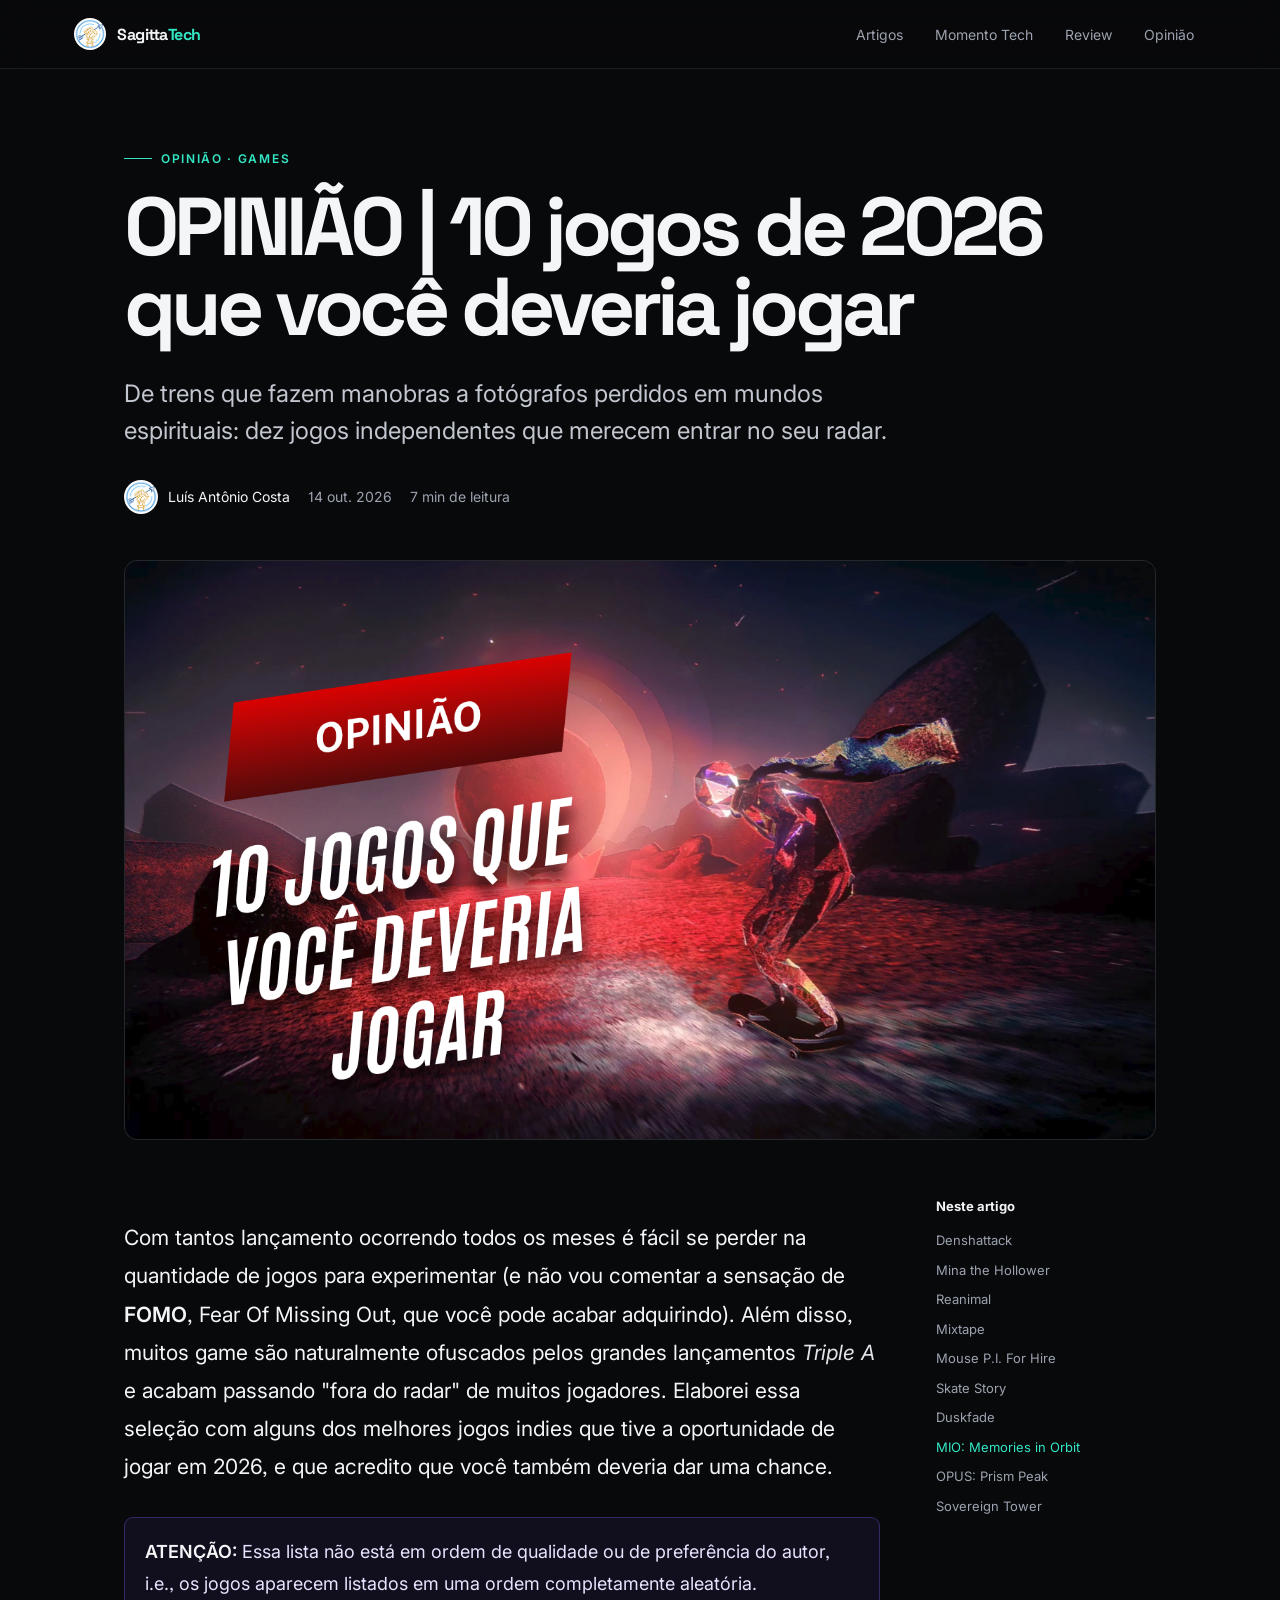
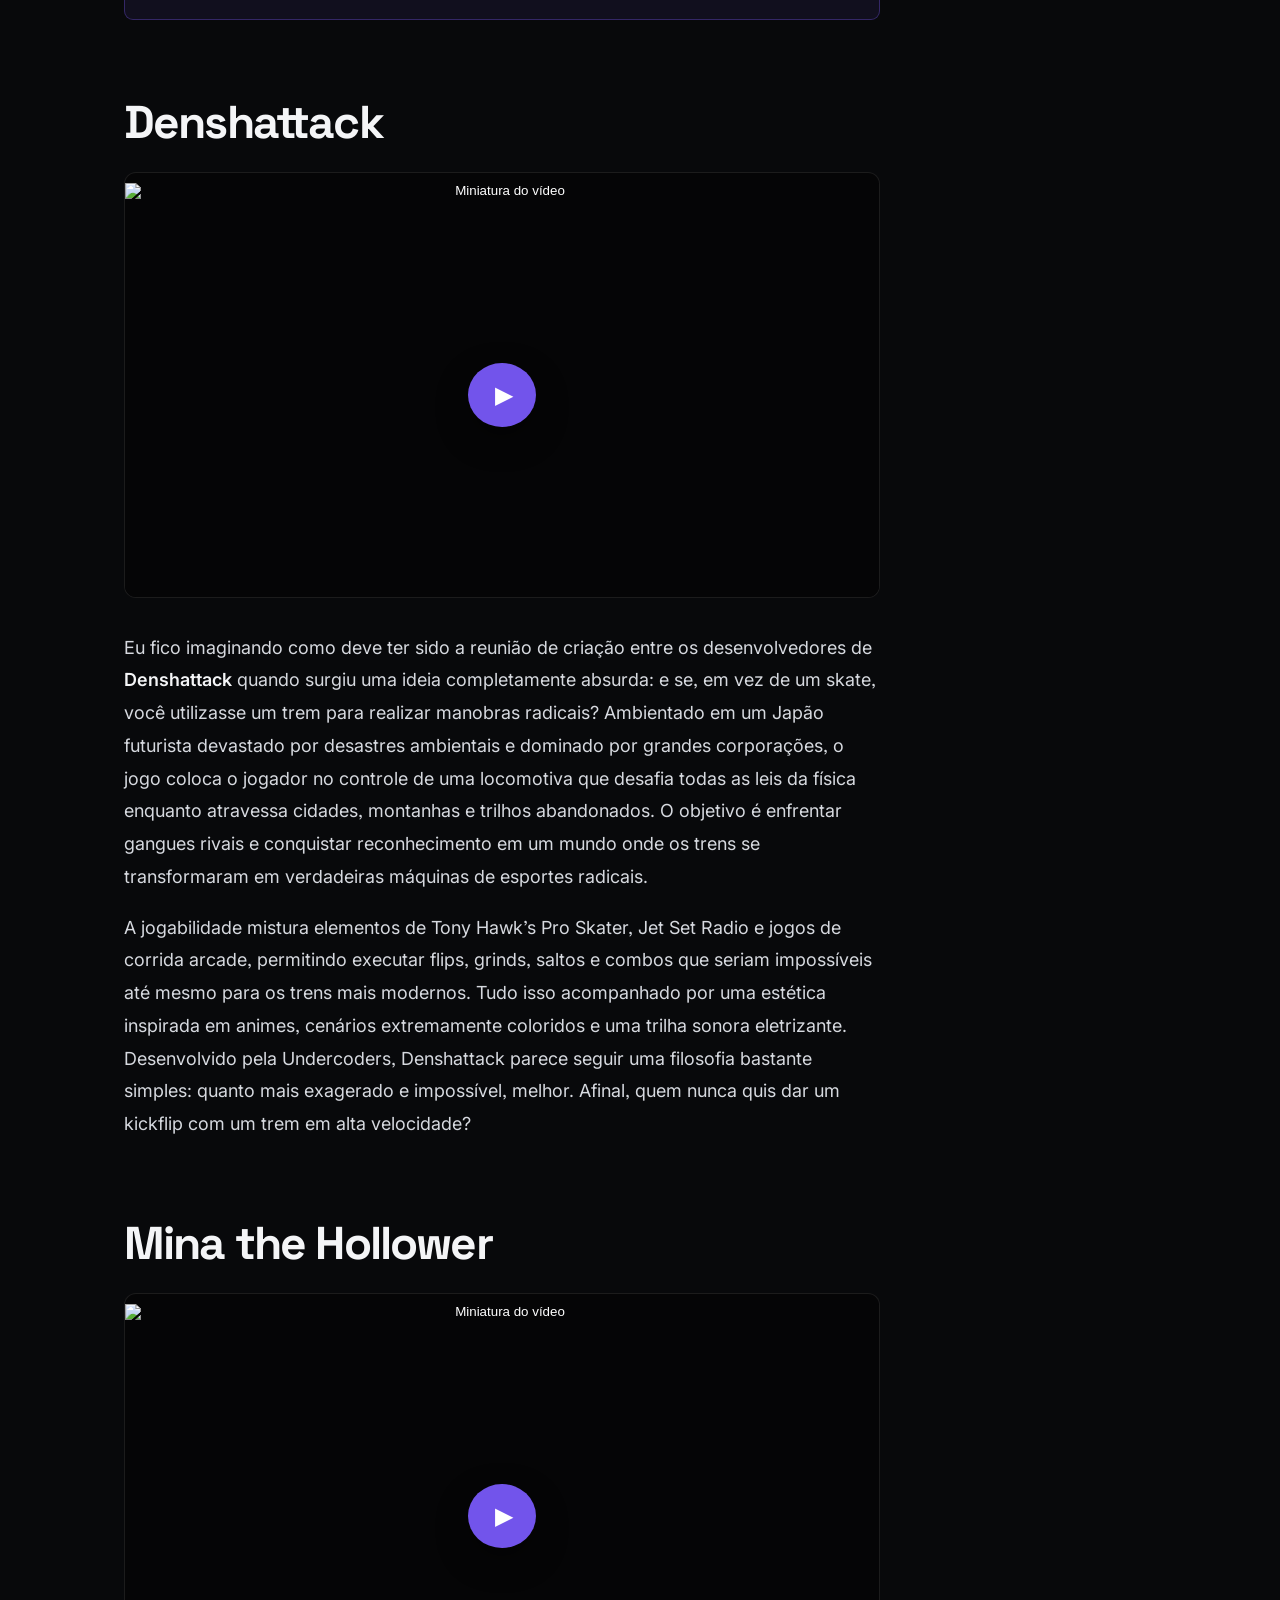
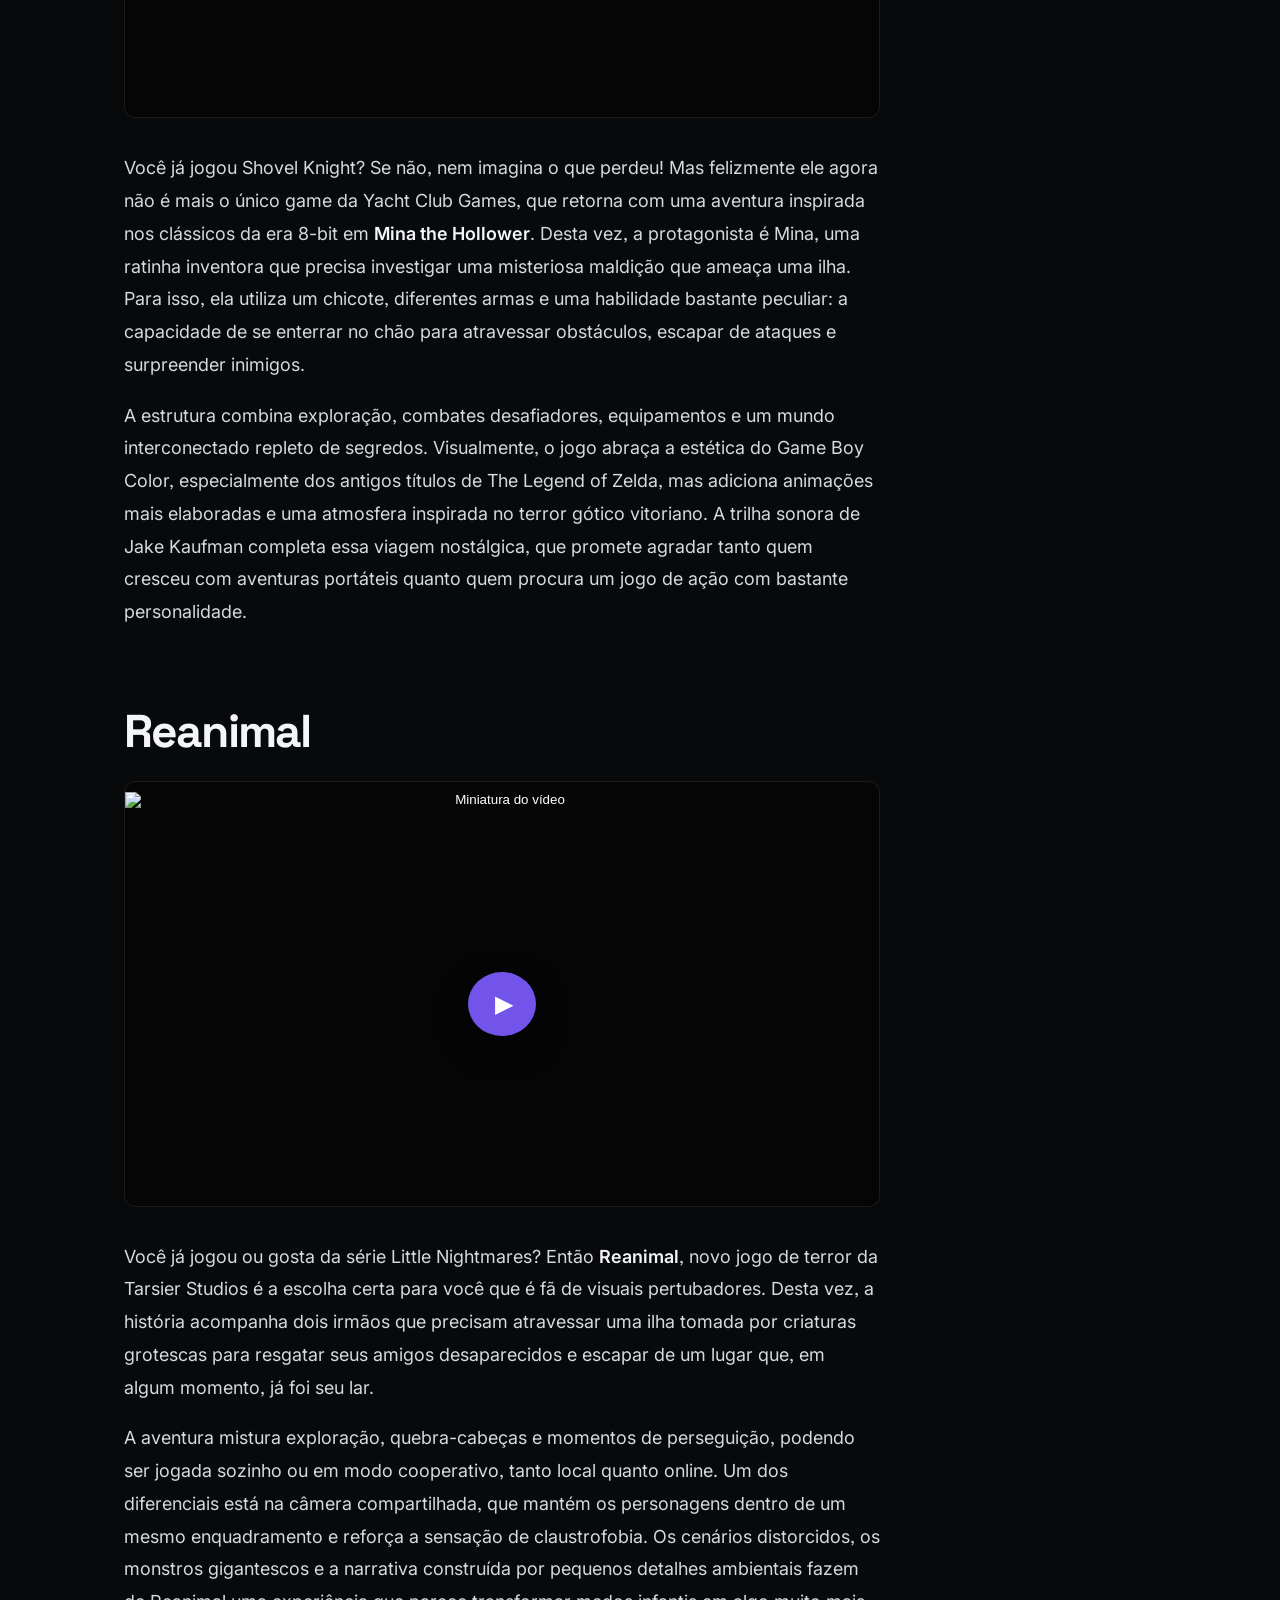
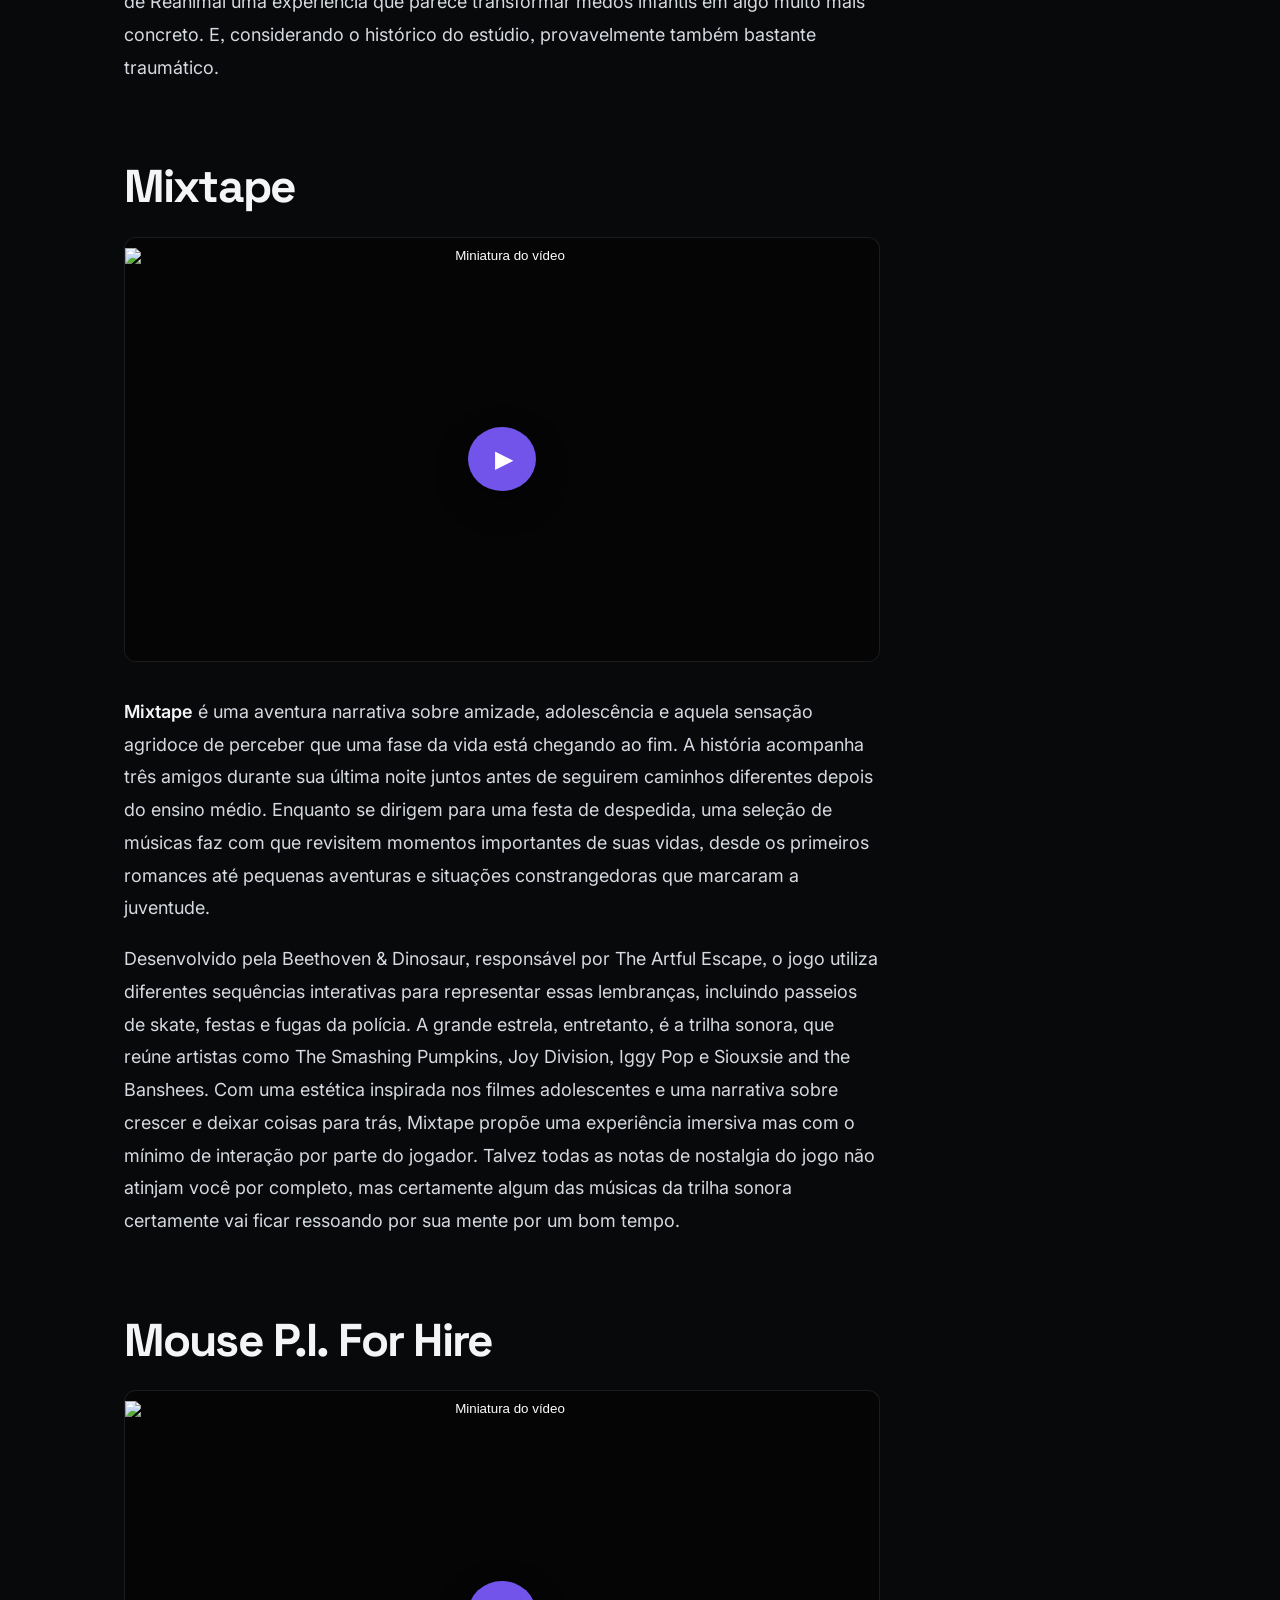
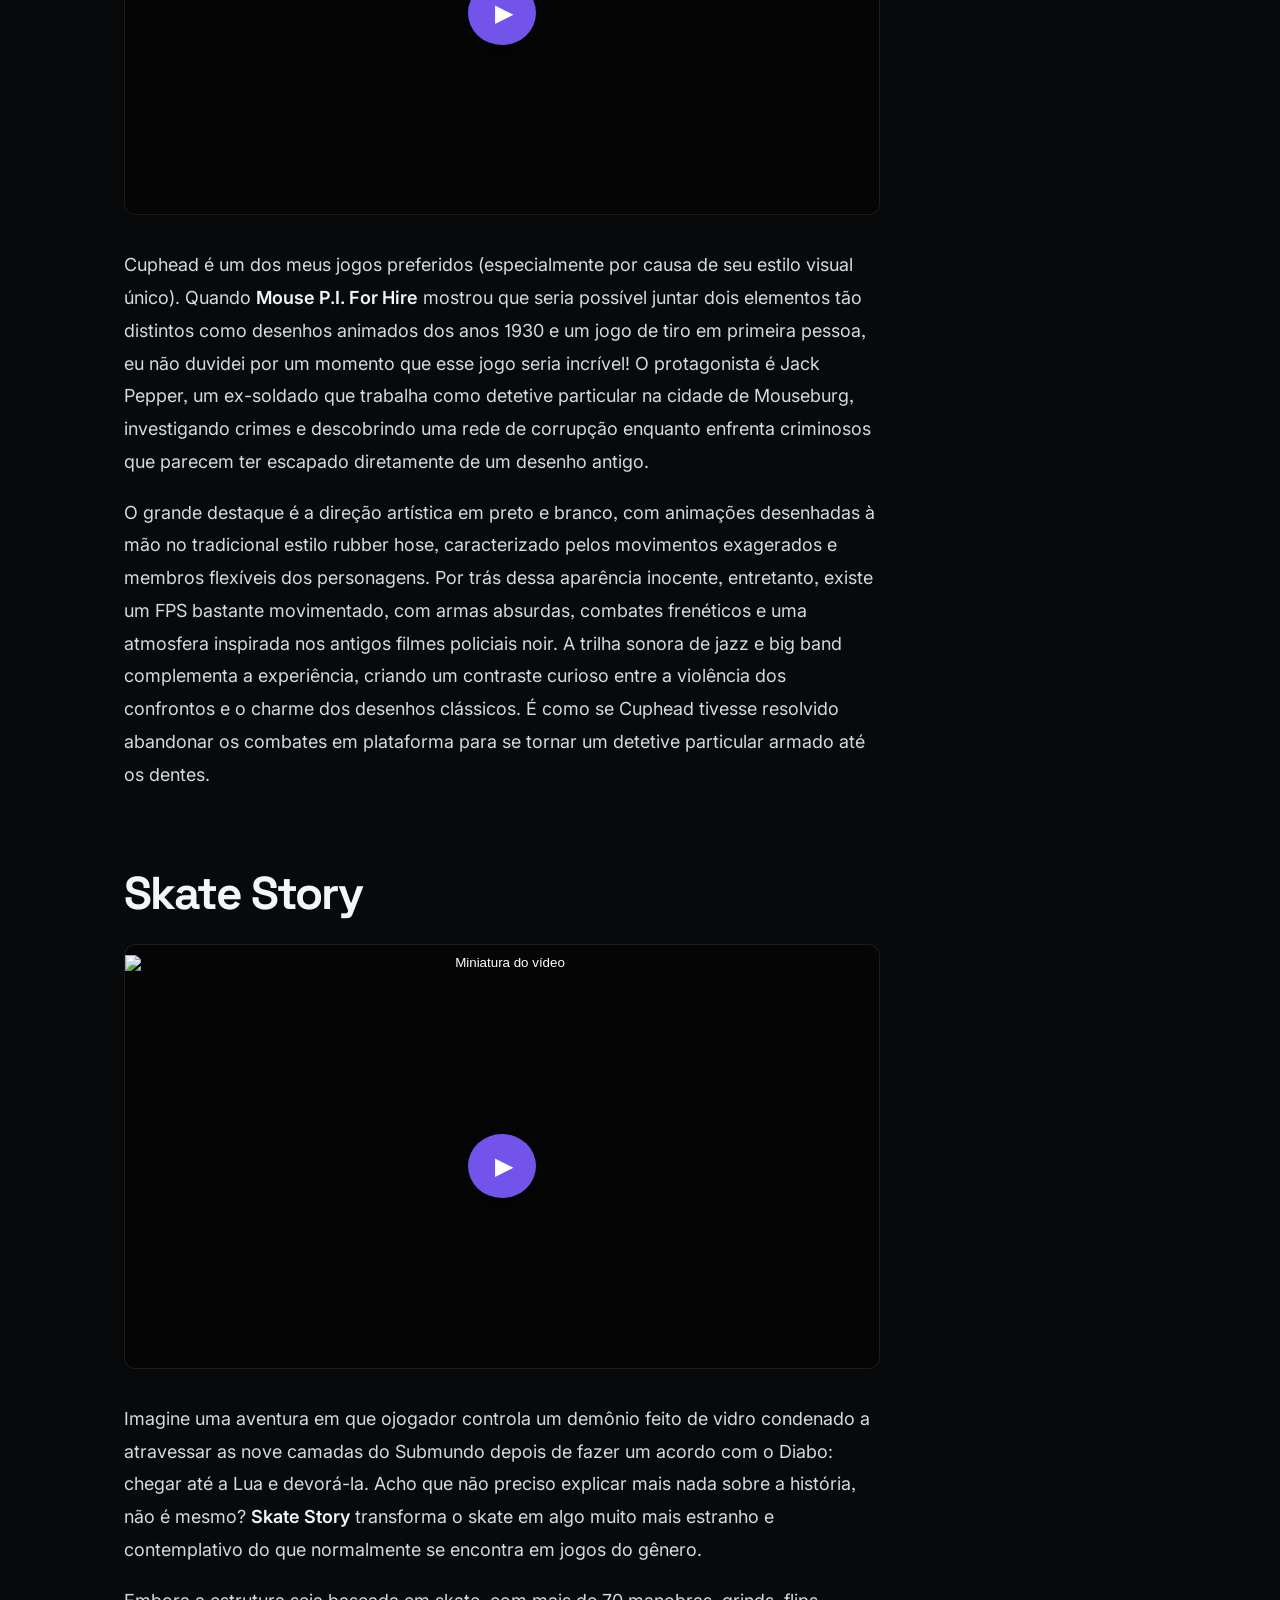
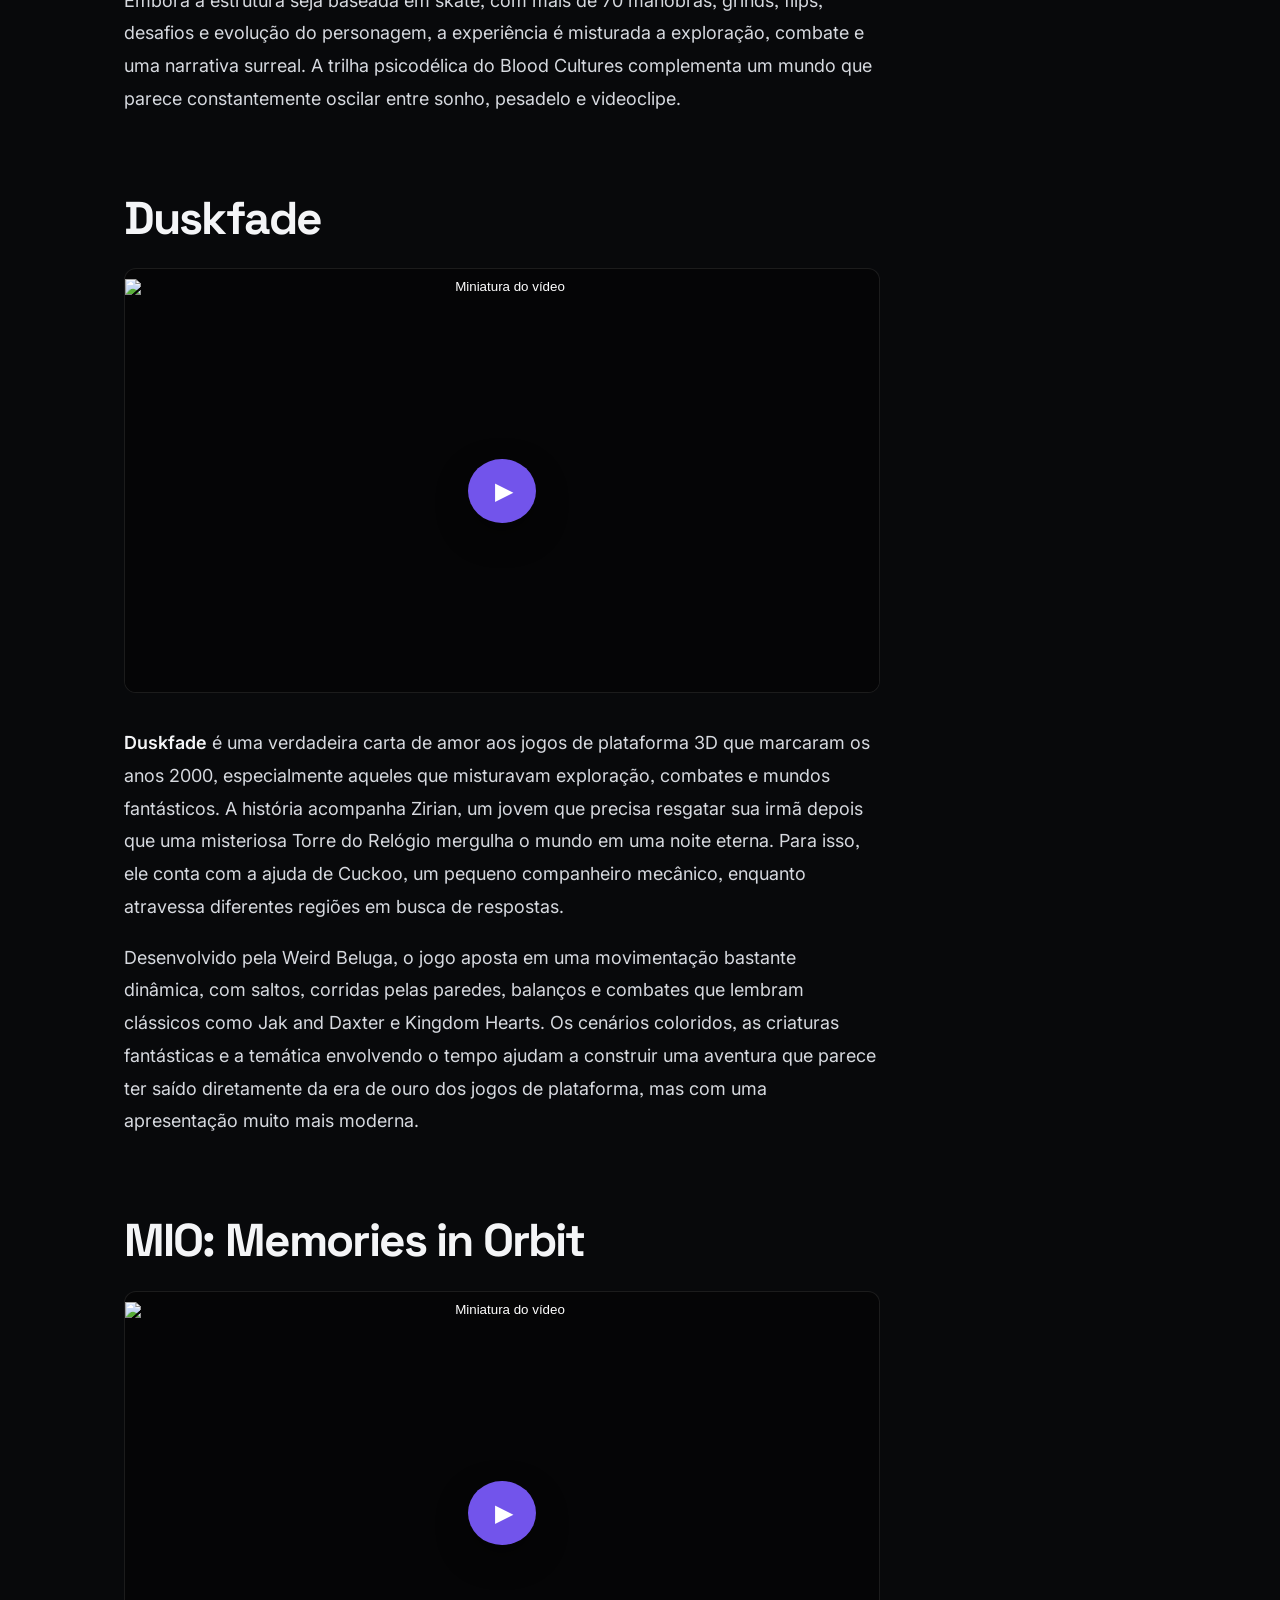
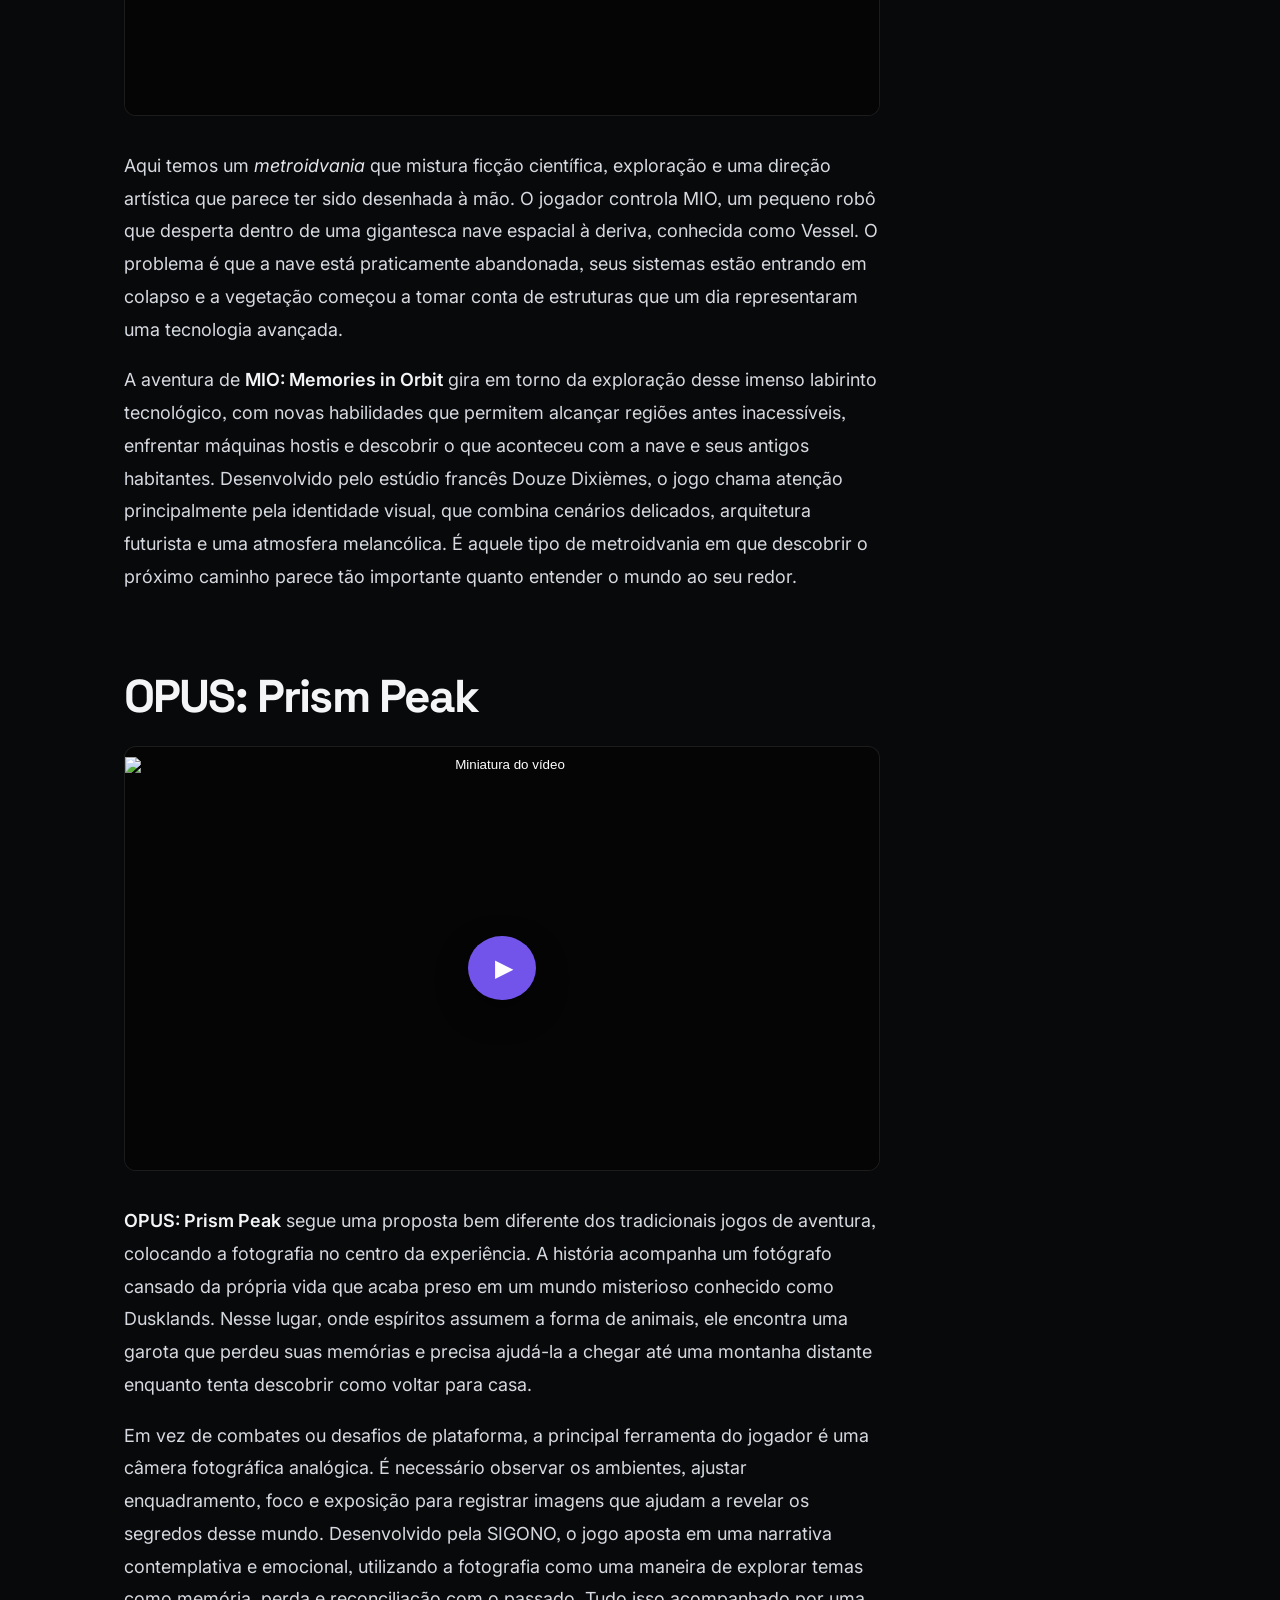
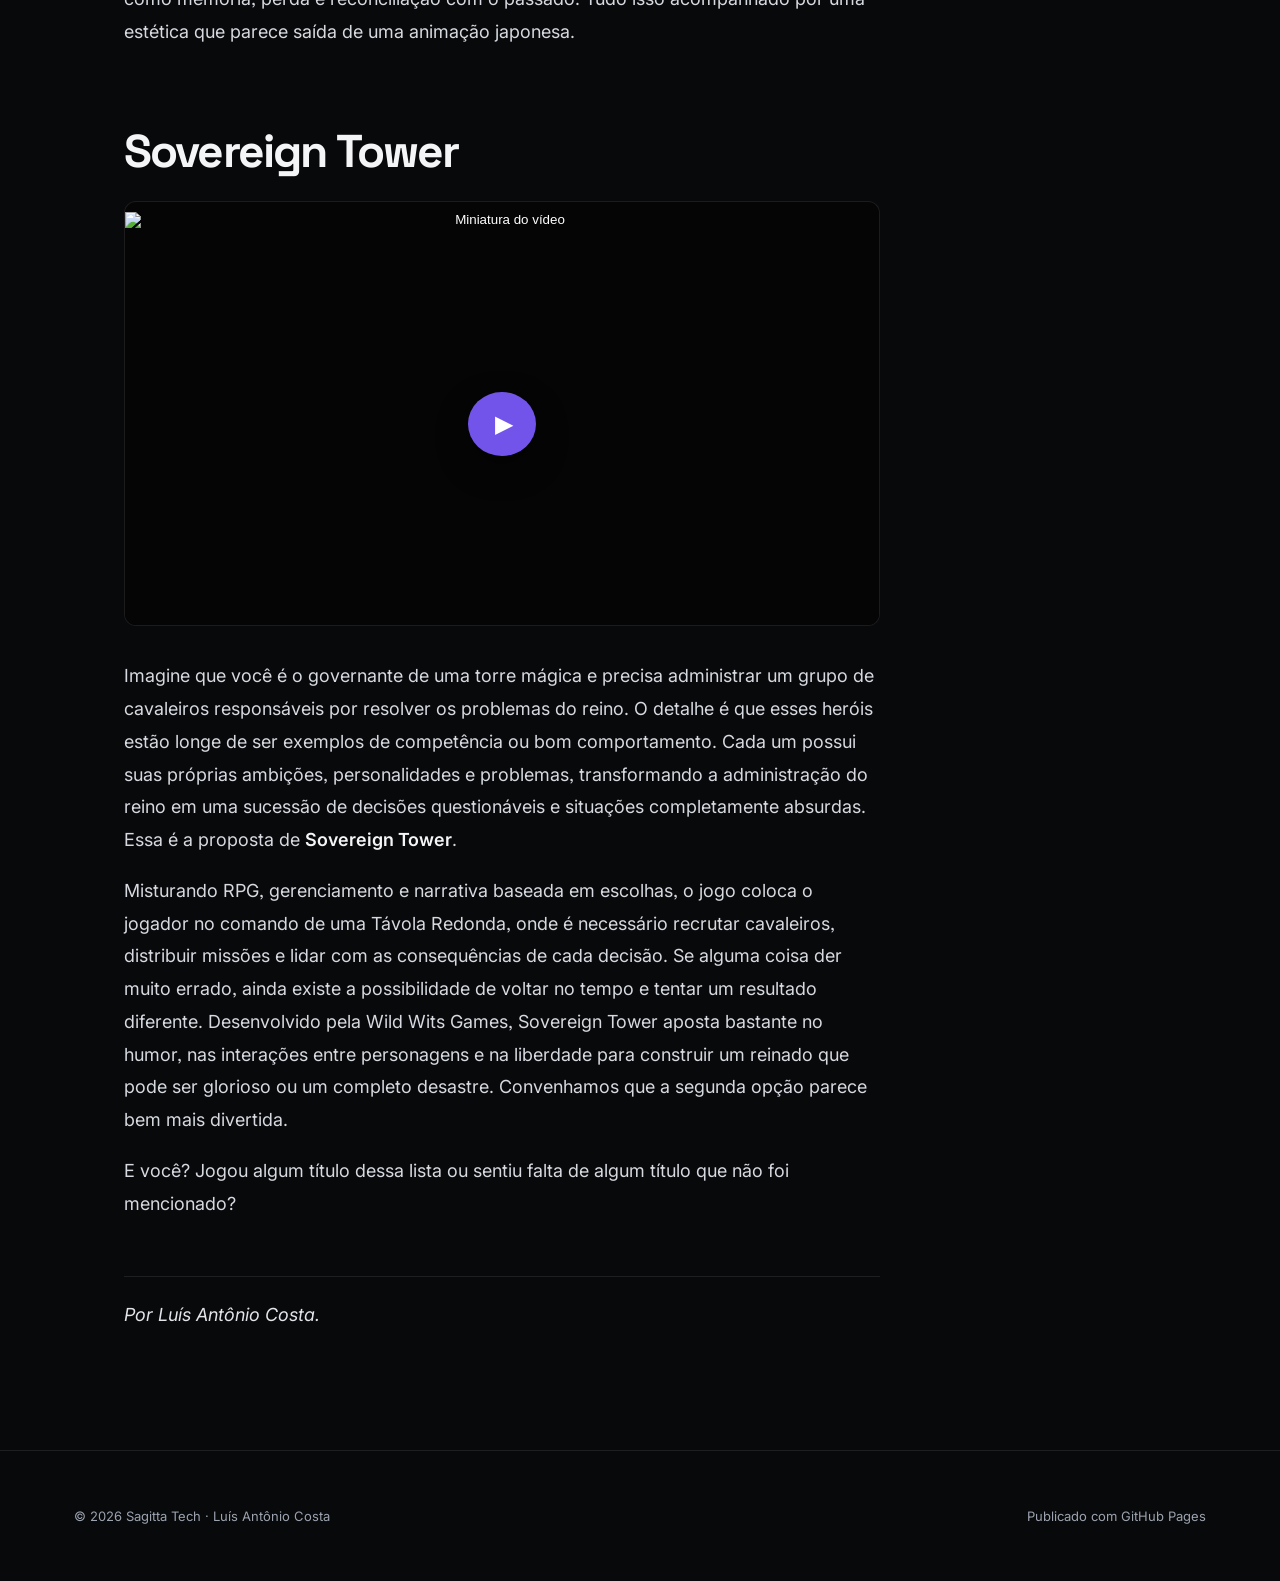
==== commit 2475dc82: "Publish Momento Tech article about PHP" ====
--- a/articles/10-jogos-2026.html
+++ b/articles/10-jogos-2026.html
@@ -18,7 +18,7 @@
 <header class="site-header">
   <nav class="nav" aria-label="Principal">
     <a class="brand" href="../index.html"><img src="../assets/images/sagitta-tech.png" alt=""><span>Sagitta<span class="brand-mark">Tech</span></span></a>
-    <div class="nav-links"><a href="../index.html#artigos">Artigos</a><a href="../categories/review.html">Review</a><a href="../categories/opiniao.html">Opinião</a></div>
+    <div class="nav-links"><a href="../index.html#artigos">Artigos</a><a href="../categories/momento-tech.html">Momento Tech</a><a href="../categories/review.html">Review</a><a href="../categories/opiniao.html">Opinião</a></div>
   </nav>
 </header>
 <main id="conteudo" class="article-shell">
--- a/assets/style.css
+++ b/assets/style.css
@@ -60,17 +60,18 @@
 .category-pills { display: flex; gap: 8px; }
 .category-pills a { color: #d8dbe1; text-decoration: none; border: 1px solid var(--border); border-radius: 999px; padding: 9px 13px; font-size: 13px; }
 .category-pills a:hover, .category-pills a:focus-visible { color: var(--accent-2); border-color: rgba(52,231,196,.4); outline: none; }
-.article-grid { display: grid; grid-template-columns: repeat(2, minmax(0, 1fr)); gap: 24px; }
-.story-card { display: flex; flex-direction: column; min-width: 0; overflow: hidden; border: 1px solid var(--border); border-radius: 12px; background: var(--surface); text-decoration: none; transition: border-color .2s, transform .2s; }
-.story-card:hover { transform: translateY(-3px); border-color: rgba(124,92,255,.55); }
-.story-media { aspect-ratio: 16/9; overflow: hidden; background: var(--surface-2); }
+.article-grid { display: flex; flex-direction: column; max-width: 940px; border-top: 1px solid var(--border); }
+.story-card { display: grid; grid-template-columns: minmax(0, 1fr) 190px; gap: 28px; align-items: center; min-width: 0; padding: 26px 0; border-bottom: 1px solid var(--border); text-decoration: none; transition: opacity .2s; }
+.story-card:hover { opacity: .78; }
+.story-media { aspect-ratio: 1.55/1; overflow: hidden; border-radius: 5px; background: var(--surface-2); order: 2; }
 .story-media img { width: 100%; height: 100%; object-fit: cover; transition: transform .5s ease; }
 .story-card:hover .story-media img { transform: scale(1.025); }
-.story-copy { display: flex; flex-direction: column; flex: 1; padding: 26px; }
-.story-copy .tags { margin-bottom: 16px; }
-.story-copy h3 { margin: 0 0 14px; font-size: clamp(23px, 3vw, 32px); line-height: 1.08; letter-spacing: -.035em; }
-.story-copy p { color: var(--muted); line-height: 1.62; margin: 0; }
-.story-copy .read-more { margin-top: auto; padding-top: 22px; }
+.story-copy { min-width: 0; }
+.story-meta { display: flex; align-items: center; gap: 8px; margin-bottom: 12px; color: var(--muted); font-size: 12px; }
+.story-meta span:first-child { color: var(--accent-2); font-weight: 600; }
+.story-meta span + span::before { content: "·"; margin-right: 8px; color: var(--muted); }
+.story-copy h3 { margin: 0 0 10px; font-size: clamp(22px, 3vw, 29px); line-height: 1.12; letter-spacing: -.035em; }
+.story-copy p { color: var(--muted); line-height: 1.5; margin: 0; display: -webkit-box; -webkit-line-clamp: 2; -webkit-box-orient: vertical; overflow: hidden; }
 .site-footer { border-top: 1px solid var(--border); color: var(--muted); }
 .footer-inner { min-height: 130px; display: flex; justify-content: space-between; align-items: center; gap: 24px; font-size: 13px; }
 .footer-inner a { color: #d8dbe1; }
@@ -115,7 +116,6 @@
 
 @media (max-width: 860px) {
   .hero, .feature-card, .article-layout { grid-template-columns: 1fr; }
-  .article-grid { grid-template-columns: 1fr; }
   .hero { padding-top: 56px; padding-bottom: 56px; gap: 32px; }
   .feature-media { min-height: 280px; }
   .feature-media::after { background: linear-gradient(0deg, rgba(16,18,22,.8), transparent 55%); }
@@ -127,6 +127,9 @@
   .nav-links { gap: 1px; }
   .nav-links a { padding: 8px 6px; font-size: 12px; }
   .nav-links a:first-child { display: none; }
+  .story-card { grid-template-columns: minmax(0, 1fr) 112px; gap: 16px; padding: 20px 0; }
+  .story-copy h3 { font-size: 20px; }
+  .story-copy p { display: none; }
   .container, .article-shell { padding-left: 18px; padding-right: 18px; }
   .hero { padding-top: 46px; padding-bottom: 50px; }
   .hero h1 { font-size: 50px; }
